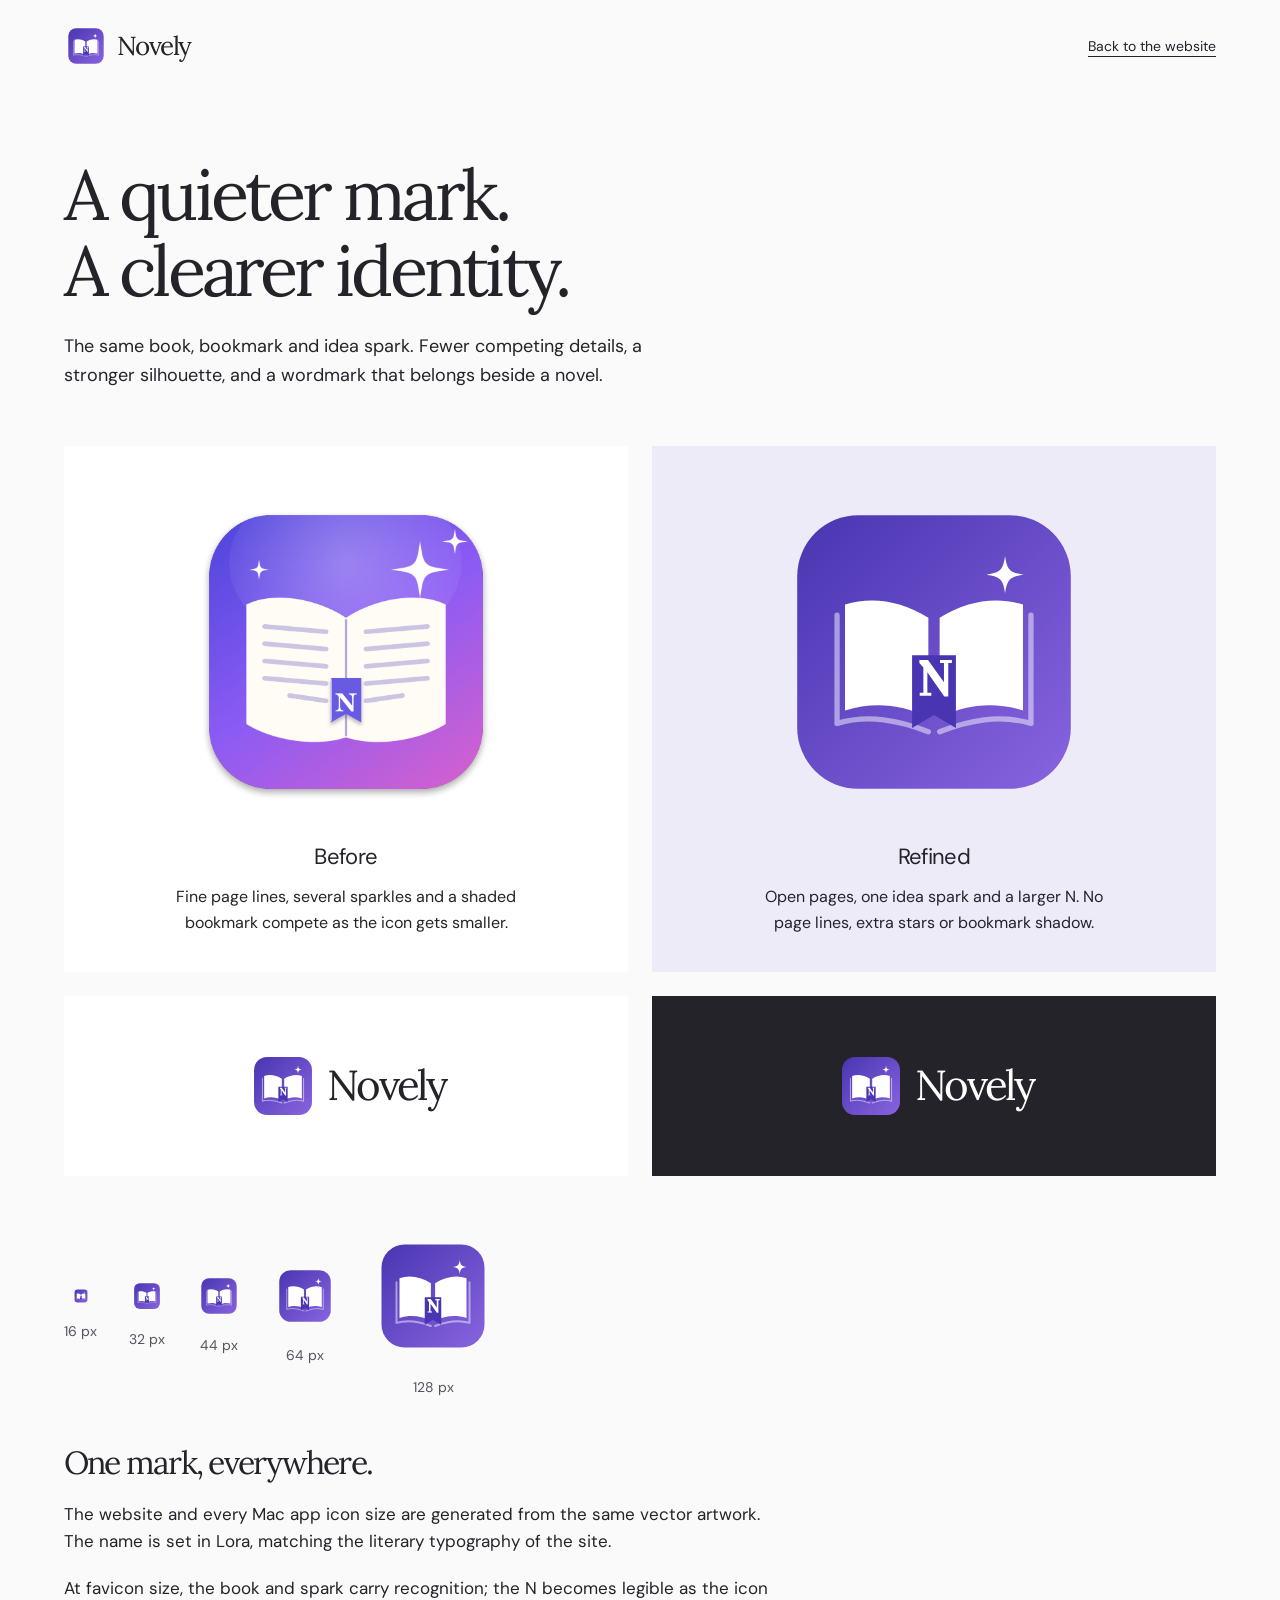
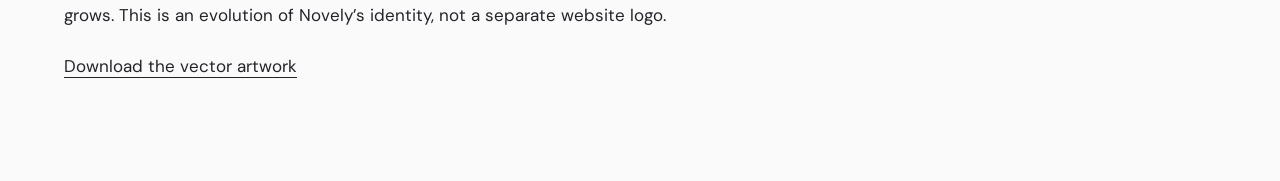
==== brand.html @ 9517bfdf "Launch Novely website with feature carousel and shared branding" ====
<!doctype html>
<html lang="en">
<head>
  <meta charset="utf-8">
  <meta name="viewport" content="width=device-width,initial-scale=1">
  <meta name="robots" content="noindex">
  <title>Novely — the refined mark</title>
  <link rel="icon" href="assets/favicon.png" type="image/png">
  <link rel="stylesheet" href="assets/site.css">
  <style>
    .brand-review{padding-block:64px 100px}.review-heading{max-width:900px;margin-bottom:56px}.review-heading h1{font-size:clamp(38px,5.5vw,72px);max-width:900px;white-space:normal}.review-heading p{max-width:650px;margin-top:24px;font-size:18px}.review-comparison{display:grid;grid-template-columns:1fr 1fr;gap:24px}.review-panel{display:flex;align-items:center;flex-direction:column;padding:36px;background:var(--white);text-align:center}.review-panel.new{background:var(--lilac)}.review-panel>img{width:min(100%,340px);height:auto}.review-panel h2{font:400 22px/1.4 var(--sans);letter-spacing:-.03em;margin-top:20px}.review-panel p{max-width:360px;margin-top:12px;font-size:16px}.review-lockups{display:grid;grid-template-columns:1fr 1fr;gap:24px;margin-top:24px}.review-lockup{min-height:180px;display:flex;align-items:center;justify-content:center;gap:9px;background:var(--white)}.review-lockup.dark{background:var(--ink);color:var(--white)}.review-lockup .brand{font-size:42px;gap:8px}.review-lockup img{width:72px;height:72px}.review-scales{margin-top:56px;display:flex;align-items:center;flex-wrap:wrap;gap:32px}.review-scales figure{display:grid;justify-items:center;gap:16px}.review-scales img{width:var(--size);height:var(--size)}.review-scales figcaption{font-size:14px;color:var(--secondary)}.review-notes{margin-top:48px;max-width:720px}.review-notes h2{font-size:32px}.review-notes p{margin-top:20px}.review-notes a{display:inline-block;margin-top:24px}.header-review{display:flex;justify-content:space-between;align-items:center;padding-block:24px}.header-review>a:last-child{font-size:14px}@media(max-width:600px){.brand-review{padding-top:32px}.review-heading{margin-bottom:32px}.review-comparison{gap:12px}.review-panel{padding:18px 12px}.review-panel h2{font-size:18px}.review-panel p{font-size:14px}.review-lockups{grid-template-columns:1fr;gap:12px;margin-top:12px}.review-scales{gap:22px}.review-lockup{min-height:140px}.review-lockup .brand{font-size:36px}.review-lockup img{width:64px;height:64px}}
  </style>
</head>
<body>
  <header class="shell header-review"><a class="brand" href="index.html"><img src="assets/novely-icon.svg" width="44" height="44" alt=""><span>Novely</span></a><a href="index.html">Back to the website</a></header>
  <main class="shell brand-review">
    <div class="review-heading"><h1>A quieter mark.<br>A clearer identity.</h1><p>The same book, bookmark and idea spark. Fewer competing details, a stronger silhouette, and a wordmark that belongs beside a novel.</p></div>
    <div class="review-comparison">
      <section class="review-panel"><img src="assets/novely-icon-previous.png" width="340" height="340" alt="Previous Novely icon: lined pages, three sparkles, a small N bookmark, and a bright purple-pink field."><h2>Before</h2><p>Fine page lines, several sparkles and a shaded bookmark compete as the icon gets smaller.</p></section>
      <section class="review-panel new"><img src="assets/novely-icon.svg" width="340" height="340" alt="Refined Novely icon: unlined open pages, one spark and a prominent N bookmark on muted indigo-violet."><h2>Refined</h2><p>Open pages, one idea spark and a larger N. No page lines, extra stars or bookmark shadow.</p></section>
    </div>
    <div class="review-lockups"><div class="review-lockup"><span class="brand"><img src="assets/novely-icon.svg" width="72" height="72" alt=""><span>Novely</span></span></div><div class="review-lockup dark"><span class="brand"><img src="assets/novely-icon.svg" width="72" height="72" alt=""><span>Novely</span></span></div></div>
    <div class="review-scales" aria-label="The new mark at small sizes">
      <figure><img src="assets/novely-icon.svg" width="16" height="16" style="--size:16px" alt="Novely icon at 16 pixels"><figcaption>16 px</figcaption></figure>
      <figure><img src="assets/novely-icon.svg" width="32" height="32" style="--size:32px" alt="Novely icon at 32 pixels"><figcaption>32 px</figcaption></figure>
      <figure><img src="assets/novely-icon.svg" width="44" height="44" style="--size:44px" alt="Novely icon at 44 pixels"><figcaption>44 px</figcaption></figure>
      <figure><img src="assets/novely-icon.svg" width="64" height="64" style="--size:64px" alt="Novely icon at 64 pixels"><figcaption>64 px</figcaption></figure>
      <figure><img src="assets/novely-icon.svg" width="128" height="128" style="--size:128px" alt="Novely icon at 128 pixels"><figcaption>128 px</figcaption></figure>
    </div>
    <section class="review-notes"><h2>One mark, everywhere.</h2><p>The website and every Mac app icon size are generated from the same vector artwork. The name is set in Lora, matching the literary typography of the site.</p><p>At favicon size, the book and spark carry recognition; the N becomes legible as the icon grows. This is an evolution of Novely’s identity, not a separate website logo.</p><a href="assets/novely-icon.svg" download="Novely.svg">Download the vector artwork</a></section>
  </main>
</body>
</html>
---- assets/site.css ----
@font-face{font-family:"Lora";src:url("lora.ttf") format("truetype");font-weight:400;font-style:normal;font-display:swap}
@font-face{font-family:DM Sans;src:url("dm-sans.ttf") format("truetype");font-weight:400;font-style:normal;font-display:swap}
:root{
  color-scheme:light;
  --paper:#fafafa;--white:#fff;--ink:#24232a;--secondary:#55535f;--accent:#5945d5;--accent-hover:#4331b4;
  --lilac:#eeebf8;--lilac-deep:#e4dff4;--stone:#f0efed;--mint:#eaf0ee;
  --serif:"Lora",Georgia,serif;--sans:"DM Sans",-apple-system,BlinkMacSystemFont,sans-serif;
  --display:clamp(54px,5.9vw,94px);--heading:clamp(44px,4.5vw,68px);--lead:21px;--body:17px;--small:14px;
  --gutter:clamp(22px,5vw,80px);--measure:1440px;--ease:cubic-bezier(.22,1,.36,1);--travel:900ms;
}
*,*::before,*::after{box-sizing:border-box}
html{scroll-behavior:smooth;scroll-padding-top:32px}
body{margin:0;background:var(--paper);color:var(--ink);font:400 var(--body)/1.6 var(--sans);-webkit-font-smoothing:antialiased}
::selection{background:var(--lilac-deep);color:var(--ink)}
img,svg{display:block;max-width:100%}
img{height:auto}
figure,p,h1,h2,h3{margin:0}
a{color:inherit;text-underline-offset:5px}
button{font:inherit;color:inherit;cursor:pointer}
a,button,summary{-webkit-tap-highlight-color:transparent}
a:focus-visible,button:focus-visible,summary:focus-visible{outline:3px solid var(--accent);outline-offset:6px}
.shell{width:min(100% - var(--gutter)*2,var(--measure));margin-inline:auto}
.section{padding-block:clamp(96px,10vw,160px)}
h1,h2{font-family:var(--serif);font-weight:400;letter-spacing:-.055em;line-height:1.08;text-wrap:balance}
h1{font-size:var(--display)}h2{font-size:var(--heading)}
h3{font-size:var(--lead);font-weight:500;line-height:1.3;letter-spacing:-.025em;text-wrap:balance}
p{text-wrap:pretty}
.small{font-size:var(--small);color:var(--secondary);line-height:1.6}
.skip-link{position:absolute;z-index:10;left:16px;top:12px;padding:12px 20px;background:var(--ink);color:var(--white);transform:translateY(-150%)}
.skip-link:focus{transform:none}
.header{position:relative;z-index:2;display:flex;align-items:center;justify-content:space-between;gap:30px;height:104px}
.brand{display:inline-flex;align-items:center;gap:9px;font:400 26px/1.2 var(--serif);letter-spacing:-.06em;text-decoration:none}
.brand img{width:44px;height:44px}
.navigation{display:flex;gap:36px;align-items:center;margin-left:auto;margin-right:34px}
.navigation a,.footer-links a{text-decoration:none;position:relative;font-size:var(--small)}
.navigation a::after,.footer-links a::after{content:"";position:absolute;left:0;bottom:-5px;height:2px;width:100%;background:currentColor;transform:scaleX(0);transform-origin:left;transition:transform 240ms var(--ease)}
.navigation a:hover::after,.footer-links a:hover::after{transform:scaleX(1)}
.button{display:inline-flex;align-items:center;justify-content:center;gap:12px;min-height:48px;padding:12px 23px;border:0;border-radius:100px;background:var(--ink);color:var(--white);font-size:var(--small);font-weight:500;text-decoration:none;transition:transform 200ms var(--ease),background-color 200ms ease}
.button:hover{transform:translateY(-3px);background:var(--secondary)}
.button:active{transform:translateY(0) scale(.97)}
.button svg{width:22px;height:22px;fill:currentColor}
.button span{transition:transform 240ms var(--ease)}
.button:hover span{transform:translate(2px,-2px)}
.primary{background:var(--accent);color:var(--white);min-height:58px;padding:16px 28px;font-size:var(--body)}
.primary:hover{background:var(--accent-hover)}
.hero{position:relative;isolation:isolate;overflow:clip;padding-top:38px;padding-bottom:48px}
.hero-copy{position:relative;z-index:1;display:grid;grid-template-columns:1.65fr 1fr;gap:clamp(32px,5vw,80px);align-items:center;text-align:left}
.hero h1{margin:0;white-space:nowrap}
.line{display:block;overflow:hidden;padding-bottom:.13em;margin-bottom:-.13em}
.line>span{display:block}
.hero-description{max-width:400px;margin:0 0 24px;font-size:var(--body);line-height:1.6}
.hero-action .small{margin-top:13px}
.page-curves{position:absolute;z-index:-1;inset:0;pointer-events:none}
.page-curves svg{width:100%;height:920px;max-width:none}
.page-back{fill:var(--lilac)}.page-front{fill:var(--lilac-deep)}
.hero-product{position:relative;z-index:1;margin-top:48px;perspective:1800px}
.product-parallax{transform-origin:50% 50%;will-change:transform}
.feature-carousel{overflow:hidden;border-radius:18px;background:var(--white)}
.feature-slides{position:relative;height:430px;overflow:hidden;perspective:1600px;touch-action:pan-y}
.feature-slide{position:absolute;inset:0;display:grid;grid-template-columns:30% 70%;overflow:hidden;opacity:0;visibility:hidden;pointer-events:none;transform:translateX(8%);transition:opacity 650ms ease,transform 1000ms var(--ease),visibility 1000ms}
.feature-slide.is-active{opacity:1;visibility:visible;pointer-events:auto;transform:translateX(0);z-index:1}
.feature-slide.is-leaving{visibility:visible;transform:translateX(-7%) rotateY(-5deg);transform-origin:left center;opacity:0}
.slide-writing{background:var(--lilac)}.slide-world{background:var(--stone)}.slide-assistant{background:var(--mint)}
.slide-copy{position:relative;z-index:2;align-self:center;padding:36px 24px 36px 42px}
.slide-copy h2{font-size:clamp(30px,2.7vw,42px);line-height:1.17;letter-spacing:-.05em;white-space:nowrap}
.slide-copy p{margin-top:22px;font-size:var(--body);max-width:250px}
.slide-link{display:inline-block;margin-top:26px;font-size:var(--small);text-decoration:none;line-height:1.6}
.slide-link span{display:inline-block;margin-left:6px;transition:transform 200ms var(--ease)}
.slide-link:hover span{transform:translate(3px,-3px)}
.slide-art{position:relative;min-width:0;align-self:stretch;transform:translate(44px,30px) rotate(2deg);transform-origin:60% 70%;opacity:0;transition:opacity 650ms ease,transform 1300ms var(--ease)}
.is-active .slide-art{transform:translate(0,0) rotate(0);opacity:1;transition-delay:120ms}
.writing-art img{position:absolute;left:10px;top:38px;width:980px;max-width:none;border-radius:15px;transform:rotate(-1.5deg)}
.world-art .world-manuscript{position:absolute;left:150px;top:45px;width:780px;max-width:none;border-radius:10px;transform:rotate(3deg)}
.world-art .world-chapters{position:absolute;left:28px;top:26px;width:245px;max-width:none;border-radius:12px;transform:rotate(-4deg)}
.assistant-art .assistant-manuscript{position:absolute;left:20px;top:60px;width:690px;max-width:none;border-radius:12px;transform:rotate(-3deg)}
.assistant-art .assistant-panel{position:absolute;right:48px;top:22px;width:310px;max-width:none;border-radius:14px;transform:rotate(2deg)}
.carousel-controls{display:none;padding:22px 30px;gap:28px;justify-content:space-between;align-items:center;background:var(--white)}
.interactive .carousel-controls{display:flex}
.carousel-chapters{display:flex;gap:28px;flex:1;max-width:760px}
.carousel-chapter{border:0;background:none;text-align:left;padding:0;min-height:44px;flex:1;font-size:var(--small);color:var(--secondary);transition:color 200ms ease}
.carousel-chapter:hover,.carousel-chapter[aria-pressed=true]{color:var(--ink)}
.chapter-progress{display:block;height:3px;background:var(--stone);margin-top:12px;overflow:hidden}
.chapter-progress>span{display:block;width:100%;height:100%;background:var(--accent);transform:scaleX(0);transform-origin:left}
.carousel-chapter[aria-pressed=true] .chapter-progress>span{transform:scaleX(1)}
.feature-carousel.is-playing .carousel-chapter[aria-pressed=true] .chapter-progress>span{animation:chapter-time 6500ms linear both}
.feature-carousel.is-held .carousel-chapter[aria-pressed=true] .chapter-progress>span{animation-play-state:paused}
.carousel-transport{display:flex;gap:8px}
.carousel-transport button{display:grid;place-items:center;width:44px;height:44px;border:0;border-radius:50%;background:var(--paper);font-size:20px;transition:transform 180ms var(--ease),background-color 180ms ease}
.carousel-transport button:hover{background:var(--lilac);transform:translateY(-2px)}
.carousel-transport button:active{transform:scale(.94)}
.carousel-transport button:disabled{opacity:.45;cursor:default;transform:none;background:var(--paper)}
.carousel-transport svg{width:16px;height:16px;fill:none;stroke:currentColor;stroke-width:1.8;stroke-linecap:round}
.carousel-transport .play-icon{display:none;fill:currentColor;stroke:none}
[data-carousel=pause][aria-pressed=true] .pause-icon{display:none}
[data-carousel=pause][aria-pressed=true] .play-icon{display:block}
.visually-hidden{position:absolute;width:1px;height:1px;padding:0;margin:-1px;overflow:hidden;clip-path:inset(50%);white-space:nowrap;border:0}
@keyframes chapter-time{from{transform:scaleX(0)}to{transform:scaleX(1)}}
@keyframes paper-breathe{0%,100%{transform:translateY(0) rotate(-1.5deg)}50%{transform:translateY(-10px) rotate(-.8deg)}}
@keyframes page-open{from{opacity:0;transform:rotateX(9deg) translateY(65px) scale(.96)}to{opacity:1;transform:rotateX(0) translateY(0) scale(1)}}
.section-heading{display:grid;grid-template-columns:1.2fr 1fr;align-items:end;gap:80px;margin-bottom:56px}
.section-heading p{max-width:420px;padding-bottom:6px;font-size:var(--lead);line-height:1.5}
.workspace{padding-top:112px}
.explorer-controls{display:none;gap:8px;flex-wrap:wrap;margin-bottom:25px}
.interactive .explorer-controls{display:flex}
.explorer-controls button{border:0;border-radius:100px;background:transparent;padding:12px 21px;min-height:48px;font-size:var(--body);transition:background-color 180ms ease,color 180ms ease,transform 180ms var(--ease)}
.explorer-controls button:hover{background:var(--lilac)}
.explorer-controls button:active{transform:scale(.97)}
.explorer-controls button[aria-pressed=true]{background:var(--ink);color:var(--white)}
.explorer-stage{background:var(--lilac);padding:44px 44px 0;overflow:hidden}
.explorer-image{aspect-ratio:1.98;overflow:hidden;border-radius:12px 12px 0 0;background:var(--white)}
.explorer-image img{width:100%;transform-origin:50% 32%;transition:transform 1000ms var(--ease)}
.explorer-image[data-focus=world] img{transform:scale(1.72);transform-origin:0 0}
.explorer-image[data-focus=assistant] img{transform:scale(1.72);transform-origin:100% 0}
.explorer-caption{display:flex;gap:40px;justify-content:space-between;align-items:center;padding:28px 0}
.explorer-caption p{max-width:650px;min-height:54px}
.explorer-hint{font-size:var(--small);white-space:nowrap;color:var(--secondary)}
.writing{background:var(--stone);overflow:clip}
.writing-layout{display:grid;grid-template-columns:.9fr 1.1fr;gap:clamp(48px,6vw,96px);align-items:center}
.writing-copy>p,.ai-copy>p:not(.small){font-size:var(--lead);line-height:1.55;margin-top:28px;max-width:450px}
.writing-details{display:grid;gap:28px;margin-top:42px;max-width:400px}
.writing-details p{margin-top:10px}
.manuscript-composition{position:relative;min-width:0;padding:18px 0 0 38px}
.manuscript-crop{height:570px;width:calc(100% + var(--gutter));overflow:hidden;background:var(--white);border-radius:10px 0 0 0}
.manuscript-crop img{width:780px;max-width:none;transform:translate(-38px,-56px)}
.chapter-crop{position:absolute;bottom:50px;left:-22px;width:200px;height:295px;overflow:hidden;border-radius:10px;background:var(--white);transform:rotate(-5deg)}
.chapter-crop img{width:200px;max-width:none}
.composition-caption{margin-top:22px;text-align:right}
.ai{background:var(--white);overflow:clip}
.ai-layout{display:grid;grid-template-columns:1fr 1fr;gap:clamp(48px,8vw,128px);align-items:center}
.ai-visual{position:relative;background:var(--mint);padding:58px 60px 0;overflow:hidden;border-radius:48% 48% 0 0}
.ai-visual figure{height:610px;overflow:hidden}
.ai-visual img{width:100%;border-radius:20px 20px 0 0}
.ai-options{display:grid;gap:28px;margin-top:36px}
.ai-options p{max-width:400px;margin-top:8px}
.providers{display:flex;flex-wrap:wrap;gap:16px 24px;margin-top:32px}
.providers span{display:inline-flex;align-items:center;gap:8px;font-size:var(--small)}
.providers img{width:20px;height:20px;object-fit:contain}
.ai-copy>.small{max-width:440px;margin-top:24px}
.possibilities{display:grid;grid-template-columns:.85fr 1.15fr;gap:clamp(50px,8vw,128px)}
.possibilities h2{align-self:start}
.possibility-list{display:grid;gap:64px}
.possibility-list article{display:grid;grid-template-columns:1fr auto;column-gap:24px}
.possibility-list h3{grid-column:1/-1;margin-bottom:12px}
.possibility-list p{max-width:440px}
.format-word{font:400 36px/1 var(--serif);letter-spacing:-.03em;color:var(--secondary);min-width:112px;text-align:right;padding-top:5px}
.questions{padding-top:48px}
.question-list{margin-top:64px;margin-left:35%;display:grid;gap:12px}
details{padding:22px 24px;transition:background-color 200ms ease}
details[open]{background:var(--lilac)}
summary{list-style:none;display:flex;align-items:center;justify-content:space-between;gap:24px;cursor:pointer;font-size:var(--lead);line-height:1.4;letter-spacing:-.02em}
summary::-webkit-details-marker{display:none}
summary span{position:relative;width:18px;height:18px;flex-shrink:0;transition:transform 240ms var(--ease)}
summary span::before,summary span::after{content:"";position:absolute;background:currentColor;left:0;top:8px;width:18px;height:2px}
summary span::after{transform:rotate(90deg);transition:transform 240ms var(--ease)}
details[open] summary span::after{transform:rotate(0)}
summary:hover span{transform:rotate(90deg)}
details p{margin-top:18px;max-width:600px}
.footer{position:relative;margin-top:48px;background:var(--lilac);padding-top:120px}
.footer>.shell{overflow:hidden}
.footer-curve{position:absolute;top:-118px;left:0;width:100%;height:120px;fill:var(--lilac);max-width:none}
.footer-top{display:flex;justify-content:space-between;gap:48px}
.footer h2{font-size:clamp(54px,6vw,88px)}
.footer .primary{margin-top:32px}
.footer-top .small{margin-top:14px}
.footer-links{display:flex;flex-direction:column;align-items:flex-start;gap:22px;padding-top:14px}
.footer-links a{font-size:var(--body)}
.footer-bottom{display:flex;align-items:center;justify-content:space-between;margin-top:88px;gap:24px}
.footer-wordmark{font:400 clamp(160px,30vw,480px)/1.05 var(--serif);letter-spacing:-.055em;text-align:center;margin-top:55px;user-select:none}
@keyframes line-enter{from{transform:translateY(112%)}to{transform:translateY(0)}}
@keyframes soft-enter{from{opacity:0;transform:translateY(24px)}to{opacity:1;transform:translateY(0)}}
@media(prefers-reduced-motion:no-preference){
  .is-active .writing-art img{animation:paper-breathe 6s ease-in-out 1400ms infinite}
  .feature-carousel:not(.is-playing) .writing-art img,.feature-carousel.is-held .writing-art img{animation-play-state:paused}
  .hero-product[data-enter]{animation:page-open 1400ms var(--ease) 350ms both}
  .line>span{animation:line-enter 1150ms var(--ease) both}
  .line:nth-child(2)>span{animation-delay:110ms}
  [data-enter]{animation:soft-enter 1000ms var(--ease) both;animation-delay:220ms}
  .hero-action[data-enter]{animation-delay:320ms}.hero-product[data-enter]{animation-delay:420ms}
  .motion-ready [data-reveal]{opacity:0;transform:translateY(42px);transition:opacity 800ms var(--ease),transform 1200ms var(--ease);transition-delay:var(--delay,0ms)}
  .motion-ready [data-reveal].is-visible{opacity:1;transform:none}
  .motion-ready .workspace-explorer[data-reveal]{transform:translateY(38px) scale(.98)}
  .motion-ready .workspace-explorer.is-visible{transform:none}
  .motion-ready .ai-visual[data-reveal]{transform:translateX(-30px)}
  .motion-ready .ai-visual.is-visible{transform:none}
  .motion-ready .footer-wordmark[data-reveal]{transform:translateY(55px)}
  .motion-ready .footer-wordmark.is-visible{transform:none}
}
@media(min-width:1700px){.page-curves svg{height:1080px}.hero{padding-top:60px}.hero-product{margin-top:64px}.feature-slides{height:500px}.writing-art img{width:1120px}}
@media(max-width:1100px){
  .navigation{gap:22px;margin-right:12px}.header{gap:22px}
  .hero{padding-top:34px}.hero-product{margin-top:40px}
  .slide-copy{padding-left:28px}.slide-copy p{font-size:15px}.slide-copy h2{font-size:30px}.feature-slides{height:390px}.assistant-art .assistant-panel{right:20px;width:270px}
  .section-heading{gap:40px}.explorer-hint{display:none}
  .writing-layout,.ai-layout{gap:42px}
  .ai-visual{padding:42px 30px 0}.ai-visual figure{height:550px}
  .manuscript-crop{height:530px}.chapter-crop{left:-10px;width:170px;height:275px}.chapter-crop img{width:180px}
  .possibilities{grid-template-columns:1fr 1.2fr;gap:60px}.format-word{display:none}
}
@media(max-width:800px){
  :root{--display:clamp(48px,8vw,64px);--heading:54px;--lead:19px}
  .header{height:88px}.navigation{gap:22px;margin-right:0}.navigation a{font-size:13px}.navigation a:nth-child(2){display:none}.header-download{padding:11px 18px}
  .hero{padding-top:34px}.hero-copy{grid-template-columns:1fr;gap:26px}.hero-introduction{display:flex;align-items:center;gap:28px}.hero-description{max-width:360px;margin:0;flex:1}.hero-action{flex:none}.hero-action .small{max-width:220px}.hero-product{margin-top:32px}
  .page-curves svg{height:880px;width:130%;margin-left:-15%}
  .hero-product{width:calc(100% - 32px)}.feature-slides{height:410px}.feature-slide{grid-template-columns:36% 64%}.slide-copy{padding:25px}.slide-copy h2{font-size:28px}.slide-copy p{font-size:14px;margin-top:18px}.slide-link{font-size:13px}.writing-art img{width:760px;top:36px;left:0}.world-art .world-chapters{left:15px;width:205px}.world-art .world-manuscript{left:110px;width:640px}.assistant-art .assistant-panel{right:-8px;width:245px}.assistant-art .assistant-manuscript{left:0;width:580px}.carousel-controls{padding:18px 22px;gap:18px}.carousel-chapters{gap:18px}.carousel-transport{gap:4px}.carousel-transport button{width:38px;height:38px}
  .section-heading{grid-template-columns:1fr;gap:26px;margin-bottom:36px}.section-heading p{max-width:470px}
  .workspace{padding-top:88px}.explorer-stage{padding:24px 24px 0}.explorer-image{aspect-ratio:1.6}
  .explorer-caption{padding:24px 0}.explorer-caption p{min-height:81px}
  .writing-layout{grid-template-columns:1fr;gap:56px}.writing-copy>p{max-width:500px}.writing-details{max-width:none;grid-template-columns:1fr 1fr;gap:32px}
  .manuscript-composition{padding-left:60px}.manuscript-crop{width:100%;height:480px}.chapter-crop{left:0;bottom:58px;width:205px;height:300px}.chapter-crop img{width:210px}
  .ai-layout{grid-template-columns:1fr;gap:52px}.ai-copy{order:-1}.ai-copy>p:not(.small){max-width:550px}.ai-options{grid-template-columns:1fr 1fr}.ai-visual{width:85%;max-width:480px;justify-self:center;padding:46px 50px 0}.ai-visual figure{height:520px}
  .possibilities{grid-template-columns:1fr;gap:52px}.possibilities h2{position:static}.possibility-list{gap:40px}.possibility-list article{grid-template-columns:1fr 160px}.format-word{display:block;font-size:36px}.possibility-list p{max-width:460px}
  .question-list{margin-left:18%;margin-top:48px}.footer{padding-top:80px}.footer-bottom{margin-top:64px}
}
@media(max-width:520px){
  :root{--display:clamp(30px,10.2vw,48px);--heading:38px;--lead:18px;--body:16px;--small:13px}
  .header{height:82px;gap:16px}.brand{font-size:22px;gap:7px}.brand img{width:37px;height:37px}.navigation{display:none}.header-download{font-size:13px;min-height:44px;padding:10px 17px}
  .hero{padding-top:22px;padding-bottom:20px}.hero h1{letter-spacing:-.055em}.hero-copy{gap:22px}.hero-introduction{display:block}.hero-description{max-width:335px;margin:0 0 22px;font-size:16px;line-height:1.55}
  .hero-action .small{font-size:13px;margin-top:12px;max-width:none}.primary{min-height:54px;padding:14px 23px;font-size:16px}
  .hero-product{width:calc(100% - 24px);margin-top:46px}.product-parallax{width:100%;margin-left:0}.feature-carousel{border-radius:12px}.feature-slides{height:420px}.feature-slide{display:block}.slide-copy{padding:25px 25px 0;max-width:100%;align-self:auto}.slide-copy h2{font-size:26px;white-space:normal;max-width:280px;line-height:1.2}.slide-copy h2 br{display:none}.slide-copy p{max-width:280px;font-size:14px;margin-top:12px}.slide-link{margin-top:12px}.slide-art{position:absolute;left:0;right:0;top:195px;bottom:0}.writing-art img{width:560px;left:22px;top:0}.world-art .world-chapters{top:0;left:23px;width:150px}.world-art .world-manuscript{top:15px;left:135px;width:470px}.assistant-art .assistant-panel{top:0;right:18px;width:180px}.assistant-art .assistant-manuscript{left:22px;top:20px;width:390px}.carousel-controls{padding:14px 16px;gap:12px;flex-wrap:wrap}.carousel-chapters{gap:14px;width:100%;flex-basis:100%;max-width:none}.carousel-chapter{font-size:13px;line-height:1.4}.chapter-progress{margin-top:10px}.carousel-transport{margin-left:auto;gap:8px}.carousel-transport button{width:40px;height:40px}
  .page-curves svg{height:730px;width:100%;margin-left:0}
  .section{padding-block:80px}.workspace{padding-top:66px}
  .section-heading{gap:24px;margin-bottom:30px}.section-heading p{font-size:18px}
  .explorer-controls{gap:2px;flex-wrap:nowrap;justify-content:space-between;margin-bottom:20px}.explorer-controls button{padding:10px 11px;font-size:13px;min-height:44px}
  .explorer-stage{padding:18px 18px 0;margin-inline:-10px}.explorer-image{aspect-ratio:1.04;border-radius:7px 7px 0 0}.explorer-image img{width:570px;max-width:none;transform:translateX(-125px);transform-origin:0 0}
  .explorer-image[data-focus=world] img{transform:translateX(0)}.explorer-image[data-focus=assistant] img{transform:translateX(-285px)}
  .explorer-caption{padding:20px 0}.explorer-caption p{font-size:14px;min-height:88px}
  .writing-copy>p,.ai-copy>p:not(.small){font-size:18px;margin-top:23px}.writing-details{grid-template-columns:1fr;gap:24px;margin-top:30px}.writing-details h3{font-size:18px}
  .writing-layout{gap:38px}.manuscript-composition{padding-left:25px;margin-right:-22px}.manuscript-crop{height:380px;border-radius:8px 0 0 0}.manuscript-crop img{width:580px;transform:translate(-42px,-40px)}.chapter-crop{width:138px;height:235px;left:-7px;bottom:51px;border-radius:7px}.chapter-crop img{width:155px}.composition-caption{font-size:13px;padding-right:22px}
  .ai-layout{gap:38px}.ai-options{grid-template-columns:1fr;gap:24px;margin-top:28px}.providers{gap:15px 20px;margin-top:28px}.ai-visual{width:100%;padding:38px 36px 0}.ai-visual figure{height:410px}
  .possibilities{gap:36px}.possibility-list{gap:34px}.possibility-list article{grid-template-columns:1fr}.possibility-list h3{font-size:18px}.format-word{display:none}
  .questions{padding-top:24px}.question-list{margin-left:0;gap:8px;margin-top:34px}details{padding:20px 16px;margin-inline:-16px}summary{font-size:18px;gap:12px}details p{font-size:16px;margin-top:14px}
  .footer{padding-top:58px;margin-top:38px}.footer-curve{height:76px;top:-74px}.footer-top{flex-direction:column;gap:38px}.footer h2{font-size:42px}.footer .primary{margin-top:27px}.footer-links{display:grid;grid-template-columns:1fr 1fr;gap:20px 25px;padding:0}.footer-links a{font-size:13px}.footer-bottom{align-items:flex-start;margin-top:55px}.footer-bottom .small{max-width:140px;text-align:right}.footer-wordmark{margin-top:36px;font-size:26vw}
}
@media(prefers-reduced-motion:reduce){
  html{scroll-behavior:auto}*,*::before,*::after{animation:none!important;transition:none!important}
  .product-parallax{transform:none!important;will-change:auto}
  [data-reveal]{opacity:1!important;transform:none!important}
}
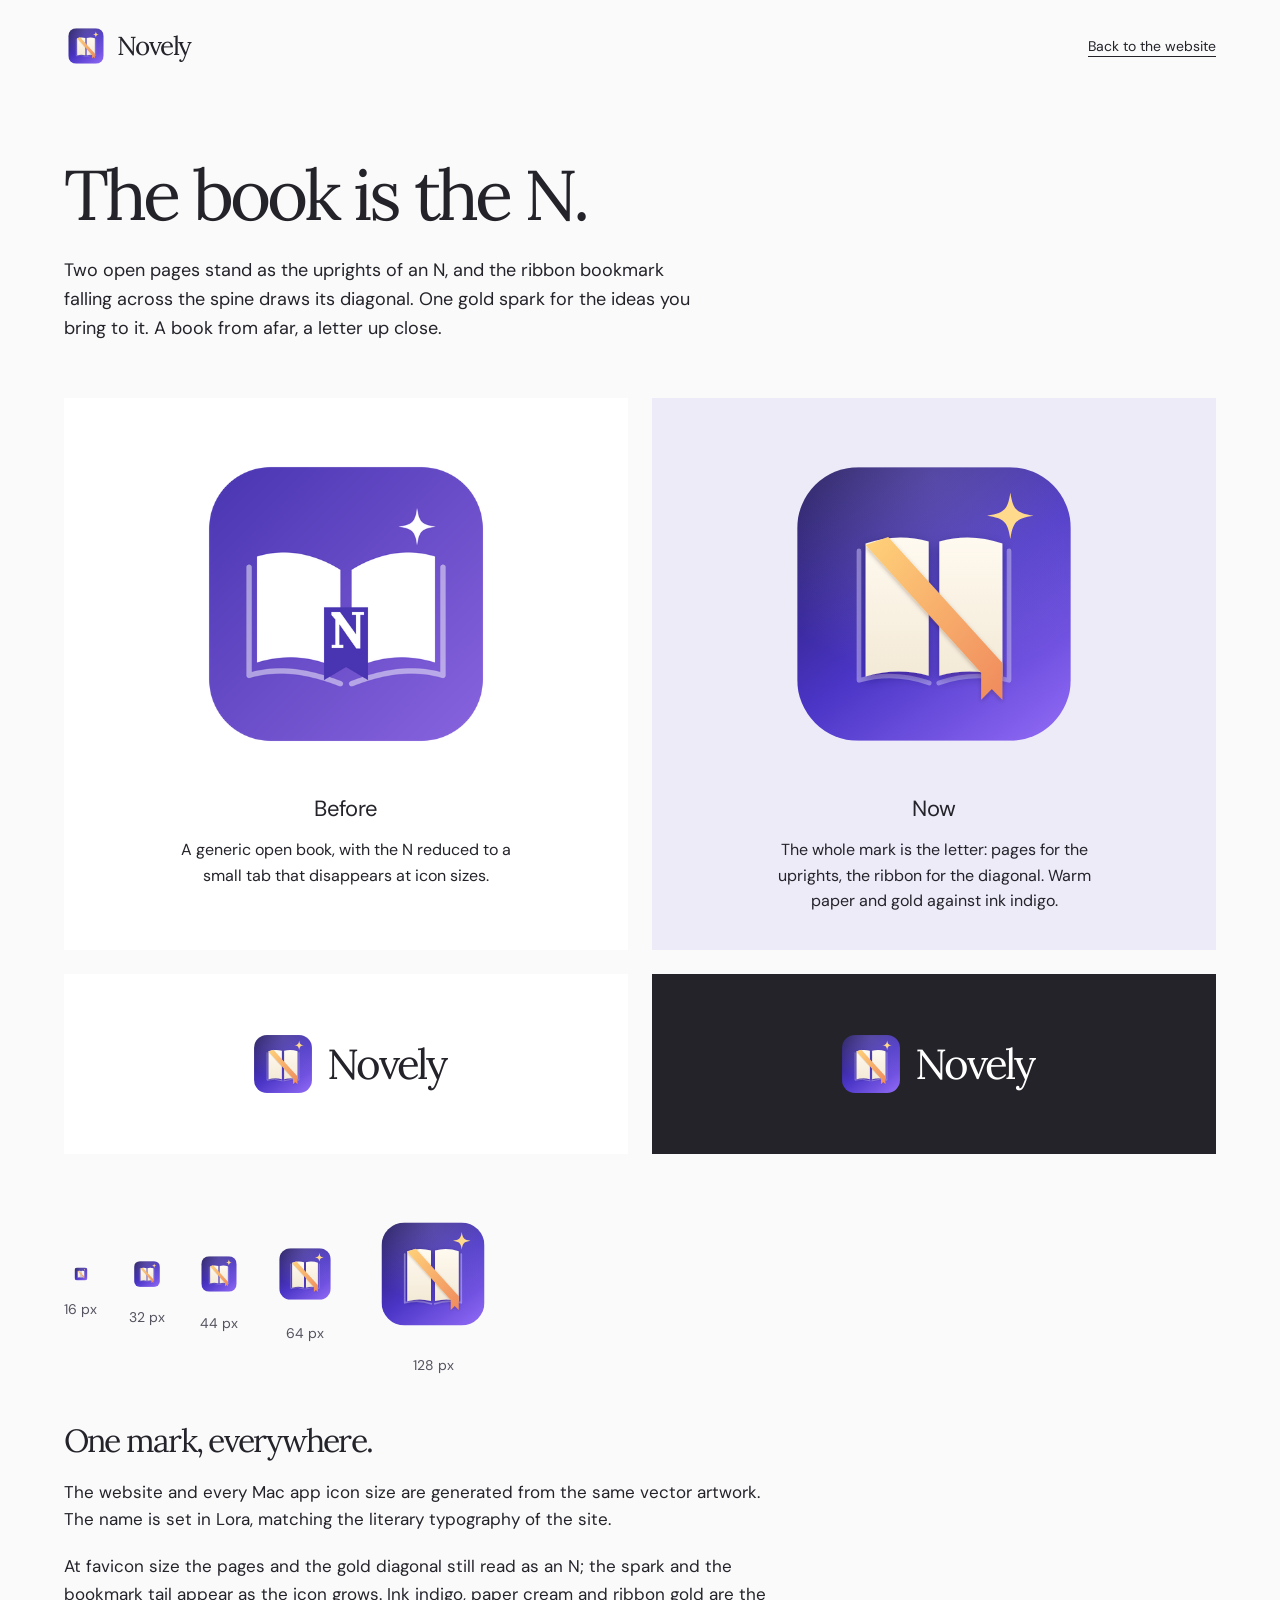
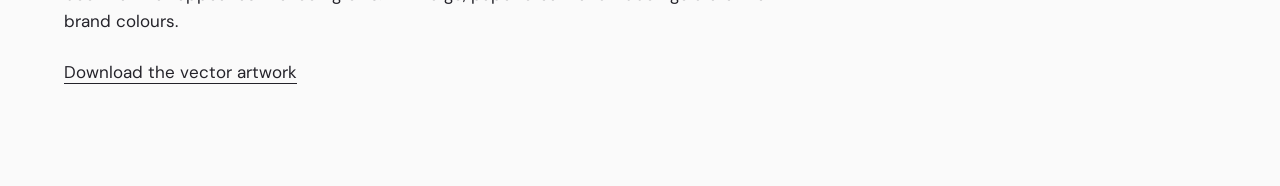
==== commit 99b471c7: "New Novely mark, brand page and social share card Co-Authored-By: Claude Opus 5.5 (1M context) <nore" ====
--- a/brand.html
+++ b/brand.html
@@ -4,7 +4,7 @@
   <meta charset="utf-8">
   <meta name="viewport" content="width=device-width,initial-scale=1">
   <meta name="robots" content="noindex">
-  <title>Novely — the refined mark</title>
+  <title>Novely — the mark</title>
   <link rel="icon" href="assets/favicon.png" type="image/png">
   <link rel="stylesheet" href="assets/site.css">
   <style>
@@ -14,10 +14,10 @@
 <body>
   <header class="shell header-review"><a class="brand" href="index.html"><img src="assets/novely-icon.svg" width="44" height="44" alt=""><span>Novely</span></a><a href="index.html">Back to the website</a></header>
   <main class="shell brand-review">
-    <div class="review-heading"><h1>A quieter mark.<br>A clearer identity.</h1><p>The same book, bookmark and idea spark. Fewer competing details, a stronger silhouette, and a wordmark that belongs beside a novel.</p></div>
+    <div class="review-heading"><h1>The book is the N.</h1><p>Two open pages stand as the uprights of an N, and the ribbon bookmark falling across the spine draws its diagonal. One gold spark for the ideas you bring to it. A book from afar, a letter up close.</p></div>
     <div class="review-comparison">
-      <section class="review-panel"><img src="assets/novely-icon-previous.png" width="340" height="340" alt="Previous Novely icon: lined pages, three sparkles, a small N bookmark, and a bright purple-pink field."><h2>Before</h2><p>Fine page lines, several sparkles and a shaded bookmark compete as the icon gets smaller.</p></section>
-      <section class="review-panel new"><img src="assets/novely-icon.svg" width="340" height="340" alt="Refined Novely icon: unlined open pages, one spark and a prominent N bookmark on muted indigo-violet."><h2>Refined</h2><p>Open pages, one idea spark and a larger N. No page lines, extra stars or bookmark shadow.</p></section>
+      <section class="review-panel"><img src="assets/novely-icon-previous.png" width="340" height="340" alt="Previous Novely icon: an open book with a small N on a bookmark tab and a white spark."><h2>Before</h2><p>A generic open book, with the N reduced to a small tab that disappears at icon sizes.</p></section>
+      <section class="review-panel new"><img src="assets/novely-icon.svg" width="340" height="340" alt="New Novely icon: two cream pages form the uprights of an N and a gold ribbon bookmark forms its diagonal, with a gold spark, on deep indigo."><h2>Now</h2><p>The whole mark is the letter: pages for the uprights, the ribbon for the diagonal. Warm paper and gold against ink indigo.</p></section>
     </div>
     <div class="review-lockups"><div class="review-lockup"><span class="brand"><img src="assets/novely-icon.svg" width="72" height="72" alt=""><span>Novely</span></span></div><div class="review-lockup dark"><span class="brand"><img src="assets/novely-icon.svg" width="72" height="72" alt=""><span>Novely</span></span></div></div>
     <div class="review-scales" aria-label="The new mark at small sizes">
@@ -27,7 +27,7 @@
       <figure><img src="assets/novely-icon.svg" width="64" height="64" style="--size:64px" alt="Novely icon at 64 pixels"><figcaption>64 px</figcaption></figure>
       <figure><img src="assets/novely-icon.svg" width="128" height="128" style="--size:128px" alt="Novely icon at 128 pixels"><figcaption>128 px</figcaption></figure>
     </div>
-    <section class="review-notes"><h2>One mark, everywhere.</h2><p>The website and every Mac app icon size are generated from the same vector artwork. The name is set in Lora, matching the literary typography of the site.</p><p>At favicon size, the book and spark carry recognition; the N becomes legible as the icon grows. This is an evolution of Novely’s identity, not a separate website logo.</p><a href="assets/novely-icon.svg" download="Novely.svg">Download the vector artwork</a></section>
+    <section class="review-notes"><h2>One mark, everywhere.</h2><p>The website and every Mac app icon size are generated from the same vector artwork. The name is set in Lora, matching the literary typography of the site.</p><p>At favicon size the pages and the gold diagonal still read as an N; the spark and the bookmark tail appear as the icon grows. Ink indigo, paper cream and ribbon gold are the brand colours.</p><a href="assets/novely-icon.svg" download="Novely.svg">Download the vector artwork</a></section>
   </main>
 </body>
 </html>
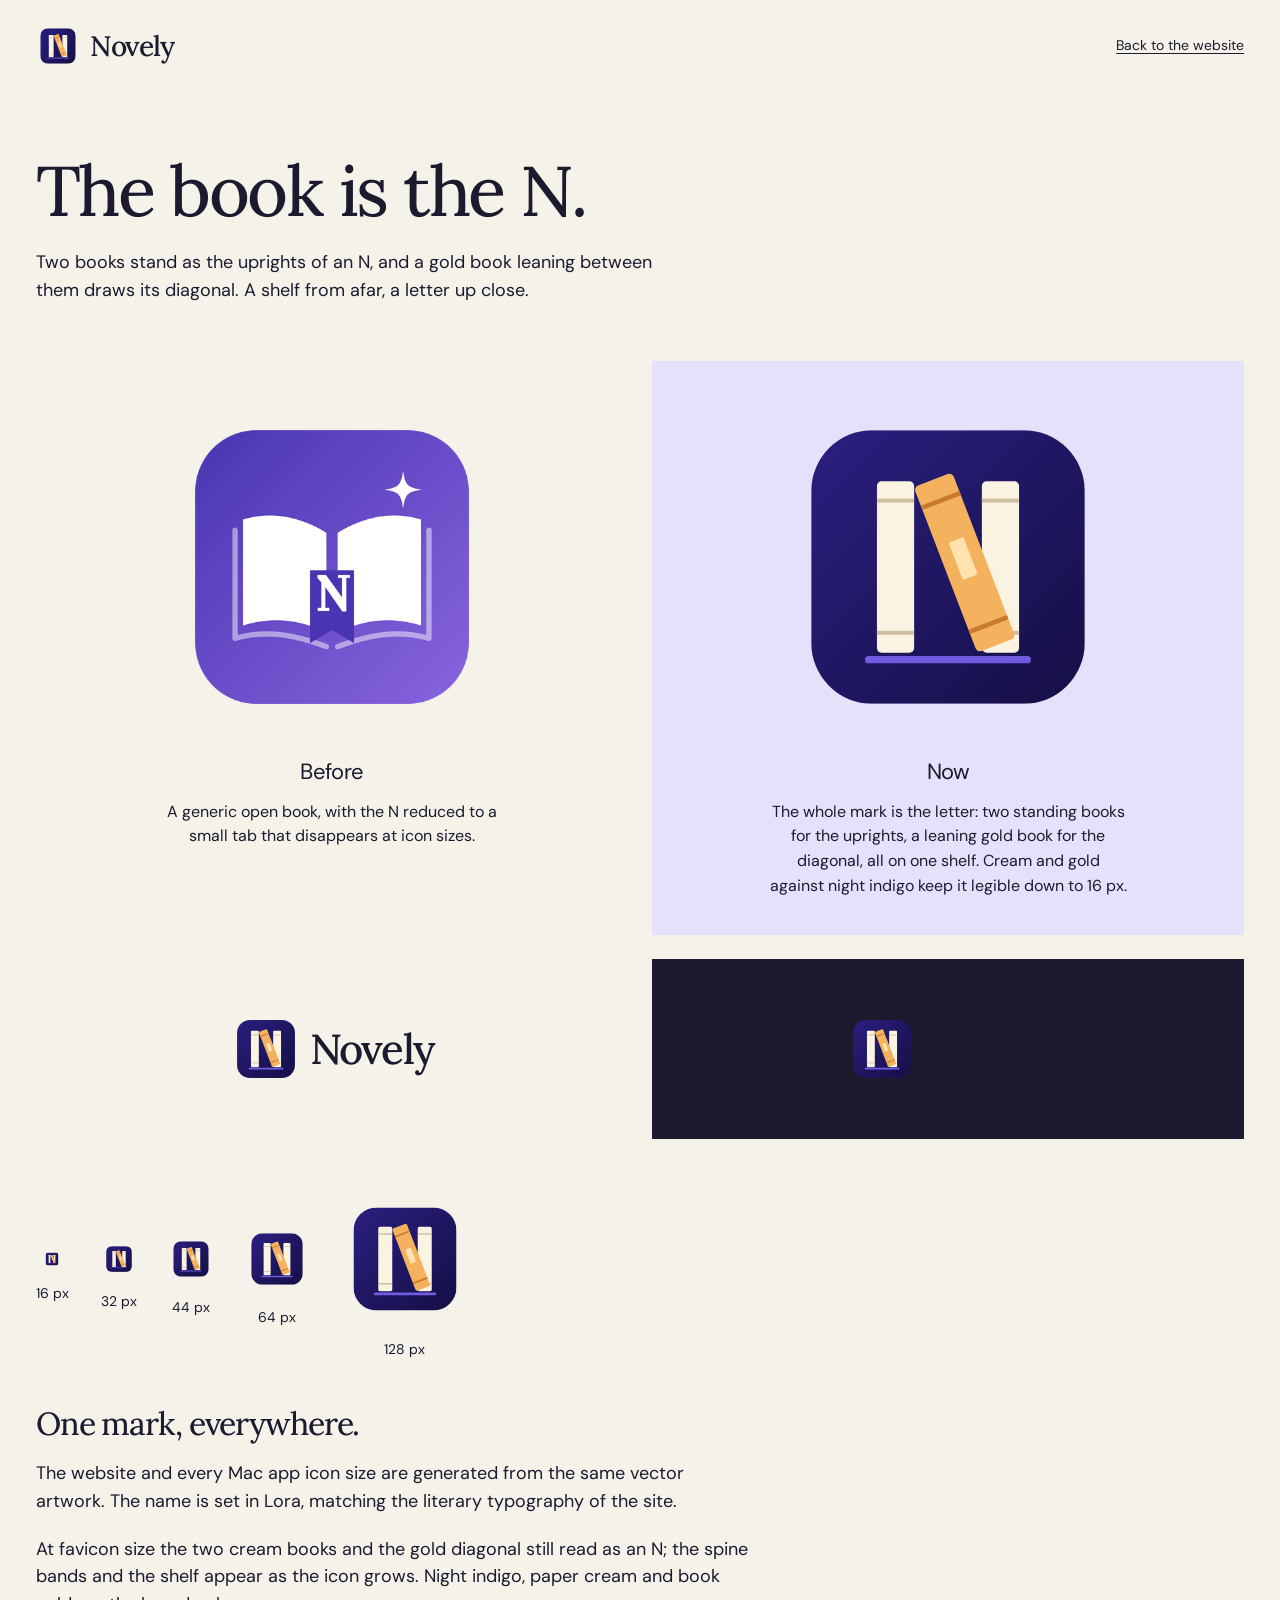
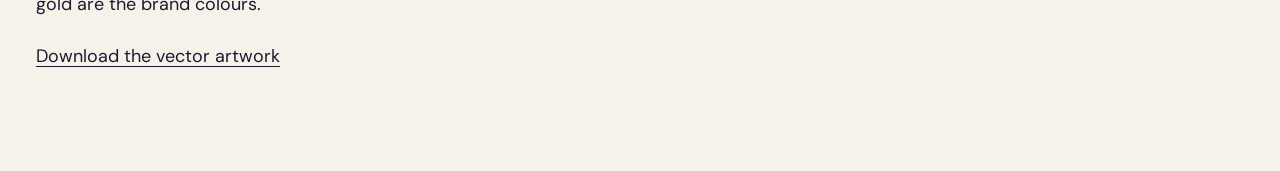
==== commit 52d379cb: "Redesigned website: hero carousel, live manuscript, new bookshelf N mark - New design: live manuscri" ====
--- a/brand.html
+++ b/brand.html
@@ -14,10 +14,10 @@
 <body>
   <header class="shell header-review"><a class="brand" href="index.html"><img src="assets/novely-icon.svg" width="44" height="44" alt=""><span>Novely</span></a><a href="index.html">Back to the website</a></header>
   <main class="shell brand-review">
-    <div class="review-heading"><h1>The book is the N.</h1><p>Two open pages stand as the uprights of an N, and the ribbon bookmark falling across the spine draws its diagonal. One gold spark for the ideas you bring to it. A book from afar, a letter up close.</p></div>
+    <div class="review-heading"><h1>The book is the N.</h1><p>Two books stand as the uprights of an N, and a gold book leaning between them draws its diagonal. A shelf from afar, a letter up close.</p></div>
     <div class="review-comparison">
       <section class="review-panel"><img src="assets/novely-icon-previous.png" width="340" height="340" alt="Previous Novely icon: an open book with a small N on a bookmark tab and a white spark."><h2>Before</h2><p>A generic open book, with the N reduced to a small tab that disappears at icon sizes.</p></section>
-      <section class="review-panel new"><img src="assets/novely-icon.svg" width="340" height="340" alt="New Novely icon: two cream pages form the uprights of an N and a gold ribbon bookmark forms its diagonal, with a gold spark, on deep indigo."><h2>Now</h2><p>The whole mark is the letter: pages for the uprights, the ribbon for the diagonal. Warm paper and gold against ink indigo.</p></section>
+      <section class="review-panel new"><img src="assets/novely-icon.svg" width="340" height="340" alt="New Novely icon: three books on a shelf spell an N, two cream books standing and a gold book leaning between them, on deep night indigo."><h2>Now</h2><p>The whole mark is the letter: two standing books for the uprights, a leaning gold book for the diagonal, all on one shelf. Cream and gold against night indigo keep it legible down to 16 px.</p></section>
     </div>
     <div class="review-lockups"><div class="review-lockup"><span class="brand"><img src="assets/novely-icon.svg" width="72" height="72" alt=""><span>Novely</span></span></div><div class="review-lockup dark"><span class="brand"><img src="assets/novely-icon.svg" width="72" height="72" alt=""><span>Novely</span></span></div></div>
     <div class="review-scales" aria-label="The new mark at small sizes">
@@ -27,7 +27,7 @@
       <figure><img src="assets/novely-icon.svg" width="64" height="64" style="--size:64px" alt="Novely icon at 64 pixels"><figcaption>64 px</figcaption></figure>
       <figure><img src="assets/novely-icon.svg" width="128" height="128" style="--size:128px" alt="Novely icon at 128 pixels"><figcaption>128 px</figcaption></figure>
     </div>
-    <section class="review-notes"><h2>One mark, everywhere.</h2><p>The website and every Mac app icon size are generated from the same vector artwork. The name is set in Lora, matching the literary typography of the site.</p><p>At favicon size the pages and the gold diagonal still read as an N; the spark and the bookmark tail appear as the icon grows. Ink indigo, paper cream and ribbon gold are the brand colours.</p><a href="assets/novely-icon.svg" download="Novely.svg">Download the vector artwork</a></section>
+    <section class="review-notes"><h2>One mark, everywhere.</h2><p>The website and every Mac app icon size are generated from the same vector artwork. The name is set in Lora, matching the literary typography of the site.</p><p>At favicon size the two cream books and the gold diagonal still read as an N; the spine bands and the shelf appear as the icon grows. Night indigo, paper cream and book gold are the brand colours.</p><a href="assets/novely-icon.svg" download="Novely.svg">Download the vector artwork</a></section>
   </main>
 </body>
 </html>
--- a/assets/site.css
+++ b/assets/site.css
@@ -1,238 +1,595 @@
-@font-face{font-family:"Lora";src:url("lora.ttf") format("truetype");font-weight:400;font-style:normal;font-display:swap}
-@font-face{font-family:DM Sans;src:url("dm-sans.ttf") format("truetype");font-weight:400;font-style:normal;font-display:swap}
-:root{
-  color-scheme:light;
-  --paper:#fafafa;--white:#fff;--ink:#24232a;--secondary:#55535f;--accent:#5945d5;--accent-hover:#4331b4;
-  --lilac:#eeebf8;--lilac-deep:#e4dff4;--stone:#f0efed;--mint:#eaf0ee;
-  --serif:"Lora",Georgia,serif;--sans:"DM Sans",-apple-system,BlinkMacSystemFont,sans-serif;
-  --display:clamp(54px,5.9vw,94px);--heading:clamp(44px,4.5vw,68px);--lead:21px;--body:17px;--small:14px;
-  --gutter:clamp(22px,5vw,80px);--measure:1440px;--ease:cubic-bezier(.22,1,.36,1);--travel:900ms;
-}
-*,*::before,*::after{box-sizing:border-box}
-html{scroll-behavior:smooth;scroll-padding-top:32px}
-body{margin:0;background:var(--paper);color:var(--ink);font:400 var(--body)/1.6 var(--sans);-webkit-font-smoothing:antialiased}
-::selection{background:var(--lilac-deep);color:var(--ink)}
-img,svg{display:block;max-width:100%}
-img{height:auto}
-figure,p,h1,h2,h3{margin:0}
-a{color:inherit;text-underline-offset:5px}
-button{font:inherit;color:inherit;cursor:pointer}
-a,button,summary{-webkit-tap-highlight-color:transparent}
-a:focus-visible,button:focus-visible,summary:focus-visible{outline:3px solid var(--accent);outline-offset:6px}
-.shell{width:min(100% - var(--gutter)*2,var(--measure));margin-inline:auto}
-.section{padding-block:clamp(96px,10vw,160px)}
-h1,h2{font-family:var(--serif);font-weight:400;letter-spacing:-.055em;line-height:1.08;text-wrap:balance}
-h1{font-size:var(--display)}h2{font-size:var(--heading)}
-h3{font-size:var(--lead);font-weight:500;line-height:1.3;letter-spacing:-.025em;text-wrap:balance}
-p{text-wrap:pretty}
-.small{font-size:var(--small);color:var(--secondary);line-height:1.6}
-.skip-link{position:absolute;z-index:10;left:16px;top:12px;padding:12px 20px;background:var(--ink);color:var(--white);transform:translateY(-150%)}
-.skip-link:focus{transform:none}
-.header{position:relative;z-index:2;display:flex;align-items:center;justify-content:space-between;gap:30px;height:104px}
-.brand{display:inline-flex;align-items:center;gap:9px;font:400 26px/1.2 var(--serif);letter-spacing:-.06em;text-decoration:none}
-.brand img{width:44px;height:44px}
-.navigation{display:flex;gap:36px;align-items:center;margin-left:auto;margin-right:34px}
-.navigation a,.footer-links a{text-decoration:none;position:relative;font-size:var(--small)}
-.navigation a::after,.footer-links a::after{content:"";position:absolute;left:0;bottom:-5px;height:2px;width:100%;background:currentColor;transform:scaleX(0);transform-origin:left;transition:transform 240ms var(--ease)}
-.navigation a:hover::after,.footer-links a:hover::after{transform:scaleX(1)}
-.button{display:inline-flex;align-items:center;justify-content:center;gap:12px;min-height:48px;padding:12px 23px;border:0;border-radius:100px;background:var(--ink);color:var(--white);font-size:var(--small);font-weight:500;text-decoration:none;transition:transform 200ms var(--ease),background-color 200ms ease}
-.button:hover{transform:translateY(-3px);background:var(--secondary)}
-.button:active{transform:translateY(0) scale(.97)}
-.button svg{width:22px;height:22px;fill:currentColor}
-.button span{transition:transform 240ms var(--ease)}
-.button:hover span{transform:translate(2px,-2px)}
-.primary{background:var(--accent);color:var(--white);min-height:58px;padding:16px 28px;font-size:var(--body)}
-.primary:hover{background:var(--accent-hover)}
-.hero{position:relative;isolation:isolate;overflow:clip;padding-top:38px;padding-bottom:48px}
-.hero-copy{position:relative;z-index:1;display:grid;grid-template-columns:1.65fr 1fr;gap:clamp(32px,5vw,80px);align-items:center;text-align:left}
-.hero h1{margin:0;white-space:nowrap}
-.line{display:block;overflow:hidden;padding-bottom:.13em;margin-bottom:-.13em}
-.line>span{display:block}
-.hero-description{max-width:400px;margin:0 0 24px;font-size:var(--body);line-height:1.6}
-.hero-action .small{margin-top:13px}
-.page-curves{position:absolute;z-index:-1;inset:0;pointer-events:none}
-.page-curves svg{width:100%;height:920px;max-width:none}
-.page-back{fill:var(--lilac)}.page-front{fill:var(--lilac-deep)}
-.hero-product{position:relative;z-index:1;margin-top:48px;perspective:1800px}
-.product-parallax{transform-origin:50% 50%;will-change:transform}
-.feature-carousel{overflow:hidden;border-radius:18px;background:var(--white)}
-.feature-slides{position:relative;height:430px;overflow:hidden;perspective:1600px;touch-action:pan-y}
-.feature-slide{position:absolute;inset:0;display:grid;grid-template-columns:30% 70%;overflow:hidden;opacity:0;visibility:hidden;pointer-events:none;transform:translateX(8%);transition:opacity 650ms ease,transform 1000ms var(--ease),visibility 1000ms}
-.feature-slide.is-active{opacity:1;visibility:visible;pointer-events:auto;transform:translateX(0);z-index:1}
-.feature-slide.is-leaving{visibility:visible;transform:translateX(-7%) rotateY(-5deg);transform-origin:left center;opacity:0}
-.slide-writing{background:var(--lilac)}.slide-world{background:var(--stone)}.slide-assistant{background:var(--mint)}
-.slide-copy{position:relative;z-index:2;align-self:center;padding:36px 24px 36px 42px}
-.slide-copy h2{font-size:clamp(30px,2.7vw,42px);line-height:1.17;letter-spacing:-.05em;white-space:nowrap}
-.slide-copy p{margin-top:22px;font-size:var(--body);max-width:250px}
-.slide-link{display:inline-block;margin-top:26px;font-size:var(--small);text-decoration:none;line-height:1.6}
-.slide-link span{display:inline-block;margin-left:6px;transition:transform 200ms var(--ease)}
-.slide-link:hover span{transform:translate(3px,-3px)}
-.slide-art{position:relative;min-width:0;align-self:stretch;transform:translate(44px,30px) rotate(2deg);transform-origin:60% 70%;opacity:0;transition:opacity 650ms ease,transform 1300ms var(--ease)}
-.is-active .slide-art{transform:translate(0,0) rotate(0);opacity:1;transition-delay:120ms}
-.writing-art img{position:absolute;left:10px;top:38px;width:980px;max-width:none;border-radius:15px;transform:rotate(-1.5deg)}
-.world-art .world-manuscript{position:absolute;left:150px;top:45px;width:780px;max-width:none;border-radius:10px;transform:rotate(3deg)}
-.world-art .world-chapters{position:absolute;left:28px;top:26px;width:245px;max-width:none;border-radius:12px;transform:rotate(-4deg)}
-.assistant-art .assistant-manuscript{position:absolute;left:20px;top:60px;width:690px;max-width:none;border-radius:12px;transform:rotate(-3deg)}
-.assistant-art .assistant-panel{position:absolute;right:48px;top:22px;width:310px;max-width:none;border-radius:14px;transform:rotate(2deg)}
-.carousel-controls{display:none;padding:22px 30px;gap:28px;justify-content:space-between;align-items:center;background:var(--white)}
-.interactive .carousel-controls{display:flex}
-.carousel-chapters{display:flex;gap:28px;flex:1;max-width:760px}
-.carousel-chapter{border:0;background:none;text-align:left;padding:0;min-height:44px;flex:1;font-size:var(--small);color:var(--secondary);transition:color 200ms ease}
-.carousel-chapter:hover,.carousel-chapter[aria-pressed=true]{color:var(--ink)}
-.chapter-progress{display:block;height:3px;background:var(--stone);margin-top:12px;overflow:hidden}
-.chapter-progress>span{display:block;width:100%;height:100%;background:var(--accent);transform:scaleX(0);transform-origin:left}
-.carousel-chapter[aria-pressed=true] .chapter-progress>span{transform:scaleX(1)}
-.feature-carousel.is-playing .carousel-chapter[aria-pressed=true] .chapter-progress>span{animation:chapter-time 6500ms linear both}
-.feature-carousel.is-held .carousel-chapter[aria-pressed=true] .chapter-progress>span{animation-play-state:paused}
-.carousel-transport{display:flex;gap:8px}
-.carousel-transport button{display:grid;place-items:center;width:44px;height:44px;border:0;border-radius:50%;background:var(--paper);font-size:20px;transition:transform 180ms var(--ease),background-color 180ms ease}
-.carousel-transport button:hover{background:var(--lilac);transform:translateY(-2px)}
-.carousel-transport button:active{transform:scale(.94)}
-.carousel-transport button:disabled{opacity:.45;cursor:default;transform:none;background:var(--paper)}
-.carousel-transport svg{width:16px;height:16px;fill:none;stroke:currentColor;stroke-width:1.8;stroke-linecap:round}
-.carousel-transport .play-icon{display:none;fill:currentColor;stroke:none}
-[data-carousel=pause][aria-pressed=true] .pause-icon{display:none}
-[data-carousel=pause][aria-pressed=true] .play-icon{display:block}
-.visually-hidden{position:absolute;width:1px;height:1px;padding:0;margin:-1px;overflow:hidden;clip-path:inset(50%);white-space:nowrap;border:0}
-@keyframes chapter-time{from{transform:scaleX(0)}to{transform:scaleX(1)}}
-@keyframes paper-breathe{0%,100%{transform:translateY(0) rotate(-1.5deg)}50%{transform:translateY(-10px) rotate(-.8deg)}}
-@keyframes page-open{from{opacity:0;transform:rotateX(9deg) translateY(65px) scale(.96)}to{opacity:1;transform:rotateX(0) translateY(0) scale(1)}}
-.section-heading{display:grid;grid-template-columns:1.2fr 1fr;align-items:end;gap:80px;margin-bottom:56px}
-.section-heading p{max-width:420px;padding-bottom:6px;font-size:var(--lead);line-height:1.5}
-.workspace{padding-top:112px}
-.explorer-controls{display:none;gap:8px;flex-wrap:wrap;margin-bottom:25px}
-.interactive .explorer-controls{display:flex}
-.explorer-controls button{border:0;border-radius:100px;background:transparent;padding:12px 21px;min-height:48px;font-size:var(--body);transition:background-color 180ms ease,color 180ms ease,transform 180ms var(--ease)}
-.explorer-controls button:hover{background:var(--lilac)}
-.explorer-controls button:active{transform:scale(.97)}
-.explorer-controls button[aria-pressed=true]{background:var(--ink);color:var(--white)}
-.explorer-stage{background:var(--lilac);padding:44px 44px 0;overflow:hidden}
-.explorer-image{aspect-ratio:1.98;overflow:hidden;border-radius:12px 12px 0 0;background:var(--white)}
-.explorer-image img{width:100%;transform-origin:50% 32%;transition:transform 1000ms var(--ease)}
-.explorer-image[data-focus=world] img{transform:scale(1.72);transform-origin:0 0}
-.explorer-image[data-focus=assistant] img{transform:scale(1.72);transform-origin:100% 0}
-.explorer-caption{display:flex;gap:40px;justify-content:space-between;align-items:center;padding:28px 0}
-.explorer-caption p{max-width:650px;min-height:54px}
-.explorer-hint{font-size:var(--small);white-space:nowrap;color:var(--secondary)}
-.writing{background:var(--stone);overflow:clip}
-.writing-layout{display:grid;grid-template-columns:.9fr 1.1fr;gap:clamp(48px,6vw,96px);align-items:center}
-.writing-copy>p,.ai-copy>p:not(.small){font-size:var(--lead);line-height:1.55;margin-top:28px;max-width:450px}
-.writing-details{display:grid;gap:28px;margin-top:42px;max-width:400px}
-.writing-details p{margin-top:10px}
-.manuscript-composition{position:relative;min-width:0;padding:18px 0 0 38px}
-.manuscript-crop{height:570px;width:calc(100% + var(--gutter));overflow:hidden;background:var(--white);border-radius:10px 0 0 0}
-.manuscript-crop img{width:780px;max-width:none;transform:translate(-38px,-56px)}
-.chapter-crop{position:absolute;bottom:50px;left:-22px;width:200px;height:295px;overflow:hidden;border-radius:10px;background:var(--white);transform:rotate(-5deg)}
-.chapter-crop img{width:200px;max-width:none}
-.composition-caption{margin-top:22px;text-align:right}
-.ai{background:var(--white);overflow:clip}
-.ai-layout{display:grid;grid-template-columns:1fr 1fr;gap:clamp(48px,8vw,128px);align-items:center}
-.ai-visual{position:relative;background:var(--mint);padding:58px 60px 0;overflow:hidden;border-radius:48% 48% 0 0}
-.ai-visual figure{height:610px;overflow:hidden}
-.ai-visual img{width:100%;border-radius:20px 20px 0 0}
-.ai-options{display:grid;gap:28px;margin-top:36px}
-.ai-options p{max-width:400px;margin-top:8px}
-.providers{display:flex;flex-wrap:wrap;gap:16px 24px;margin-top:32px}
-.providers span{display:inline-flex;align-items:center;gap:8px;font-size:var(--small)}
-.providers img{width:20px;height:20px;object-fit:contain}
-.ai-copy>.small{max-width:440px;margin-top:24px}
-.possibilities{display:grid;grid-template-columns:.85fr 1.15fr;gap:clamp(50px,8vw,128px)}
-.possibilities h2{align-self:start}
-.possibility-list{display:grid;gap:64px}
-.possibility-list article{display:grid;grid-template-columns:1fr auto;column-gap:24px}
-.possibility-list h3{grid-column:1/-1;margin-bottom:12px}
-.possibility-list p{max-width:440px}
-.format-word{font:400 36px/1 var(--serif);letter-spacing:-.03em;color:var(--secondary);min-width:112px;text-align:right;padding-top:5px}
-.questions{padding-top:48px}
-.question-list{margin-top:64px;margin-left:35%;display:grid;gap:12px}
-details{padding:22px 24px;transition:background-color 200ms ease}
-details[open]{background:var(--lilac)}
-summary{list-style:none;display:flex;align-items:center;justify-content:space-between;gap:24px;cursor:pointer;font-size:var(--lead);line-height:1.4;letter-spacing:-.02em}
-summary::-webkit-details-marker{display:none}
-summary span{position:relative;width:18px;height:18px;flex-shrink:0;transition:transform 240ms var(--ease)}
-summary span::before,summary span::after{content:"";position:absolute;background:currentColor;left:0;top:8px;width:18px;height:2px}
-summary span::after{transform:rotate(90deg);transition:transform 240ms var(--ease)}
-details[open] summary span::after{transform:rotate(0)}
-summary:hover span{transform:rotate(90deg)}
-details p{margin-top:18px;max-width:600px}
-.footer{position:relative;margin-top:48px;background:var(--lilac);padding-top:120px}
-.footer>.shell{overflow:hidden}
-.footer-curve{position:absolute;top:-118px;left:0;width:100%;height:120px;fill:var(--lilac);max-width:none}
-.footer-top{display:flex;justify-content:space-between;gap:48px}
-.footer h2{font-size:clamp(54px,6vw,88px)}
-.footer .primary{margin-top:32px}
-.footer-top .small{margin-top:14px}
-.footer-links{display:flex;flex-direction:column;align-items:flex-start;gap:22px;padding-top:14px}
-.footer-links a{font-size:var(--body)}
-.footer-bottom{display:flex;align-items:center;justify-content:space-between;margin-top:88px;gap:24px}
-.footer-wordmark{font:400 clamp(160px,30vw,480px)/1.05 var(--serif);letter-spacing:-.055em;text-align:center;margin-top:55px;user-select:none}
-@keyframes line-enter{from{transform:translateY(112%)}to{transform:translateY(0)}}
-@keyframes soft-enter{from{opacity:0;transform:translateY(24px)}to{opacity:1;transform:translateY(0)}}
-@media(prefers-reduced-motion:no-preference){
-  .is-active .writing-art img{animation:paper-breathe 6s ease-in-out 1400ms infinite}
-  .feature-carousel:not(.is-playing) .writing-art img,.feature-carousel.is-held .writing-art img{animation-play-state:paused}
-  .hero-product[data-enter]{animation:page-open 1400ms var(--ease) 350ms both}
-  .line>span{animation:line-enter 1150ms var(--ease) both}
-  .line:nth-child(2)>span{animation-delay:110ms}
-  [data-enter]{animation:soft-enter 1000ms var(--ease) both;animation-delay:220ms}
-  .hero-action[data-enter]{animation-delay:320ms}.hero-product[data-enter]{animation-delay:420ms}
-  .motion-ready [data-reveal]{opacity:0;transform:translateY(42px);transition:opacity 800ms var(--ease),transform 1200ms var(--ease);transition-delay:var(--delay,0ms)}
-  .motion-ready [data-reveal].is-visible{opacity:1;transform:none}
-  .motion-ready .workspace-explorer[data-reveal]{transform:translateY(38px) scale(.98)}
-  .motion-ready .workspace-explorer.is-visible{transform:none}
-  .motion-ready .ai-visual[data-reveal]{transform:translateX(-30px)}
-  .motion-ready .ai-visual.is-visible{transform:none}
-  .motion-ready .footer-wordmark[data-reveal]{transform:translateY(55px)}
-  .motion-ready .footer-wordmark.is-visible{transform:none}
-}
-@media(min-width:1700px){.page-curves svg{height:1080px}.hero{padding-top:60px}.hero-product{margin-top:64px}.feature-slides{height:500px}.writing-art img{width:1120px}}
-@media(max-width:1100px){
-  .navigation{gap:22px;margin-right:12px}.header{gap:22px}
-  .hero{padding-top:34px}.hero-product{margin-top:40px}
-  .slide-copy{padding-left:28px}.slide-copy p{font-size:15px}.slide-copy h2{font-size:30px}.feature-slides{height:390px}.assistant-art .assistant-panel{right:20px;width:270px}
-  .section-heading{gap:40px}.explorer-hint{display:none}
-  .writing-layout,.ai-layout{gap:42px}
-  .ai-visual{padding:42px 30px 0}.ai-visual figure{height:550px}
-  .manuscript-crop{height:530px}.chapter-crop{left:-10px;width:170px;height:275px}.chapter-crop img{width:180px}
-  .possibilities{grid-template-columns:1fr 1.2fr;gap:60px}.format-word{display:none}
-}
-@media(max-width:800px){
-  :root{--display:clamp(48px,8vw,64px);--heading:54px;--lead:19px}
-  .header{height:88px}.navigation{gap:22px;margin-right:0}.navigation a{font-size:13px}.navigation a:nth-child(2){display:none}.header-download{padding:11px 18px}
-  .hero{padding-top:34px}.hero-copy{grid-template-columns:1fr;gap:26px}.hero-introduction{display:flex;align-items:center;gap:28px}.hero-description{max-width:360px;margin:0;flex:1}.hero-action{flex:none}.hero-action .small{max-width:220px}.hero-product{margin-top:32px}
-  .page-curves svg{height:880px;width:130%;margin-left:-15%}
-  .hero-product{width:calc(100% - 32px)}.feature-slides{height:410px}.feature-slide{grid-template-columns:36% 64%}.slide-copy{padding:25px}.slide-copy h2{font-size:28px}.slide-copy p{font-size:14px;margin-top:18px}.slide-link{font-size:13px}.writing-art img{width:760px;top:36px;left:0}.world-art .world-chapters{left:15px;width:205px}.world-art .world-manuscript{left:110px;width:640px}.assistant-art .assistant-panel{right:-8px;width:245px}.assistant-art .assistant-manuscript{left:0;width:580px}.carousel-controls{padding:18px 22px;gap:18px}.carousel-chapters{gap:18px}.carousel-transport{gap:4px}.carousel-transport button{width:38px;height:38px}
-  .section-heading{grid-template-columns:1fr;gap:26px;margin-bottom:36px}.section-heading p{max-width:470px}
-  .workspace{padding-top:88px}.explorer-stage{padding:24px 24px 0}.explorer-image{aspect-ratio:1.6}
-  .explorer-caption{padding:24px 0}.explorer-caption p{min-height:81px}
-  .writing-layout{grid-template-columns:1fr;gap:56px}.writing-copy>p{max-width:500px}.writing-details{max-width:none;grid-template-columns:1fr 1fr;gap:32px}
-  .manuscript-composition{padding-left:60px}.manuscript-crop{width:100%;height:480px}.chapter-crop{left:0;bottom:58px;width:205px;height:300px}.chapter-crop img{width:210px}
-  .ai-layout{grid-template-columns:1fr;gap:52px}.ai-copy{order:-1}.ai-copy>p:not(.small){max-width:550px}.ai-options{grid-template-columns:1fr 1fr}.ai-visual{width:85%;max-width:480px;justify-self:center;padding:46px 50px 0}.ai-visual figure{height:520px}
-  .possibilities{grid-template-columns:1fr;gap:52px}.possibilities h2{position:static}.possibility-list{gap:40px}.possibility-list article{grid-template-columns:1fr 160px}.format-word{display:block;font-size:36px}.possibility-list p{max-width:460px}
-  .question-list{margin-left:18%;margin-top:48px}.footer{padding-top:80px}.footer-bottom{margin-top:64px}
-}
-@media(max-width:520px){
-  :root{--display:clamp(30px,10.2vw,48px);--heading:38px;--lead:18px;--body:16px;--small:13px}
-  .header{height:82px;gap:16px}.brand{font-size:22px;gap:7px}.brand img{width:37px;height:37px}.navigation{display:none}.header-download{font-size:13px;min-height:44px;padding:10px 17px}
-  .hero{padding-top:22px;padding-bottom:20px}.hero h1{letter-spacing:-.055em}.hero-copy{gap:22px}.hero-introduction{display:block}.hero-description{max-width:335px;margin:0 0 22px;font-size:16px;line-height:1.55}
-  .hero-action .small{font-size:13px;margin-top:12px;max-width:none}.primary{min-height:54px;padding:14px 23px;font-size:16px}
-  .hero-product{width:calc(100% - 24px);margin-top:46px}.product-parallax{width:100%;margin-left:0}.feature-carousel{border-radius:12px}.feature-slides{height:420px}.feature-slide{display:block}.slide-copy{padding:25px 25px 0;max-width:100%;align-self:auto}.slide-copy h2{font-size:26px;white-space:normal;max-width:280px;line-height:1.2}.slide-copy h2 br{display:none}.slide-copy p{max-width:280px;font-size:14px;margin-top:12px}.slide-link{margin-top:12px}.slide-art{position:absolute;left:0;right:0;top:195px;bottom:0}.writing-art img{width:560px;left:22px;top:0}.world-art .world-chapters{top:0;left:23px;width:150px}.world-art .world-manuscript{top:15px;left:135px;width:470px}.assistant-art .assistant-panel{top:0;right:18px;width:180px}.assistant-art .assistant-manuscript{left:22px;top:20px;width:390px}.carousel-controls{padding:14px 16px;gap:12px;flex-wrap:wrap}.carousel-chapters{gap:14px;width:100%;flex-basis:100%;max-width:none}.carousel-chapter{font-size:13px;line-height:1.4}.chapter-progress{margin-top:10px}.carousel-transport{margin-left:auto;gap:8px}.carousel-transport button{width:40px;height:40px}
-  .page-curves svg{height:730px;width:100%;margin-left:0}
-  .section{padding-block:80px}.workspace{padding-top:66px}
-  .section-heading{gap:24px;margin-bottom:30px}.section-heading p{font-size:18px}
-  .explorer-controls{gap:2px;flex-wrap:nowrap;justify-content:space-between;margin-bottom:20px}.explorer-controls button{padding:10px 11px;font-size:13px;min-height:44px}
-  .explorer-stage{padding:18px 18px 0;margin-inline:-10px}.explorer-image{aspect-ratio:1.04;border-radius:7px 7px 0 0}.explorer-image img{width:570px;max-width:none;transform:translateX(-125px);transform-origin:0 0}
-  .explorer-image[data-focus=world] img{transform:translateX(0)}.explorer-image[data-focus=assistant] img{transform:translateX(-285px)}
-  .explorer-caption{padding:20px 0}.explorer-caption p{font-size:14px;min-height:88px}
-  .writing-copy>p,.ai-copy>p:not(.small){font-size:18px;margin-top:23px}.writing-details{grid-template-columns:1fr;gap:24px;margin-top:30px}.writing-details h3{font-size:18px}
-  .writing-layout{gap:38px}.manuscript-composition{padding-left:25px;margin-right:-22px}.manuscript-crop{height:380px;border-radius:8px 0 0 0}.manuscript-crop img{width:580px;transform:translate(-42px,-40px)}.chapter-crop{width:138px;height:235px;left:-7px;bottom:51px;border-radius:7px}.chapter-crop img{width:155px}.composition-caption{font-size:13px;padding-right:22px}
-  .ai-layout{gap:38px}.ai-options{grid-template-columns:1fr;gap:24px;margin-top:28px}.providers{gap:15px 20px;margin-top:28px}.ai-visual{width:100%;padding:38px 36px 0}.ai-visual figure{height:410px}
-  .possibilities{gap:36px}.possibility-list{gap:34px}.possibility-list article{grid-template-columns:1fr}.possibility-list h3{font-size:18px}.format-word{display:none}
-  .questions{padding-top:24px}.question-list{margin-left:0;gap:8px;margin-top:34px}details{padding:20px 16px;margin-inline:-16px}summary{font-size:18px;gap:12px}details p{font-size:16px;margin-top:14px}
-  .footer{padding-top:58px;margin-top:38px}.footer-curve{height:76px;top:-74px}.footer-top{flex-direction:column;gap:38px}.footer h2{font-size:42px}.footer .primary{margin-top:27px}.footer-links{display:grid;grid-template-columns:1fr 1fr;gap:20px 25px;padding:0}.footer-links a{font-size:13px}.footer-bottom{align-items:flex-start;margin-top:55px}.footer-bottom .small{max-width:140px;text-align:right}.footer-wordmark{margin-top:36px;font-size:26vw}
-}
-@media(prefers-reduced-motion:reduce){
-  html{scroll-behavior:auto}*,*::before,*::after{animation:none!important;transition:none!important}
-  .product-parallax{transform:none!important;will-change:auto}
-  [data-reveal]{opacity:1!important;transform:none!important}
-}
+/* Novely — one motif: the ribbon bookmark that draws the N (its diagonal and its swallowtail notch). */
+
+@font-face { font-family: "Lora"; src: url("lora-var.ttf") format("truetype"); font-weight: 400 700; font-style: normal; font-display: swap; }
+@font-face { font-family: "Lora"; src: url("lora-italic-var.ttf") format("truetype"); font-weight: 400 700; font-style: italic; font-display: swap; }
+@font-face { font-family: "DM Sans"; src: url("dm-sans-var.ttf") format("truetype"); font-weight: 100 1000; font-style: normal; font-display: swap; }
+
+:root {
+  color-scheme: light dark;
+  /* brand: ink indigo, paper, ribbon gold */
+  --ground: #f5f2ea;
+  --tone: #ebe5d8;
+  --ink: #1d1a30;
+  --ink-soft: #57536a;
+  --accent: #4a35c6;
+  --accent-strong: #3a28a3;
+  --accent-ink: #ffffff;
+  --night: #221a5c;
+  --night-ink: #f3eee4;
+  --gold: #f4b25f;
+  --gold-ink: #241a12;
+  --lilac: #e6e0fa;
+  --paper: #fdfcf9;
+  --cream: #f3ead7;
+
+  --serif: "Lora", Georgia, serif;
+  --sans: "DM Sans", -apple-system, BlinkMacSystemFont, "Helvetica Neue", sans-serif;
+  /* the five sizes */
+  --s-display: clamp(52px, 6.4vw, 104px);
+  --s-heading: clamp(36px, 4.2vw, 68px);
+  --s-statement: clamp(22px, 2.2vw, 34px);
+  --s-body: 18px;
+  --s-small: 15px;
+
+  --m: clamp(16px, 2.8vw, 44px);
+  --section: clamp(120px, 13vw, 210px);
+  --notch: clamp(28px, 3.4vw, 56px);
+  --cut: clamp(72px, 9vw, 150px);
+
+  --ease-out: cubic-bezier(0.22, 1, 0.36, 1);
+  --ease-in-out: cubic-bezier(0.76, 0, 0.24, 1);
+  --ease-soft: cubic-bezier(0.33, 1, 0.68, 1);
+  --t-press: 140ms;
+  --t-hover: 180ms;
+  --t-ui: 260ms;
+  --t-reveal: 820ms;
+}
+
+@media (prefers-color-scheme: dark) {
+  :root {
+    --ground: #14112a;
+    --tone: #1f1a3d;
+    --ink: #efeae1;
+    --ink-soft: #b6b0c9;
+    --accent: #8f7bff;
+    --accent-strong: #a796ff;
+    --accent-ink: #14112a;
+    --night: #2b2273;
+    --lilac: #2a2456;
+    --cream: #e9dfca;
+  }
+}
+
+*, *::before, *::after { box-sizing: border-box; }
+html { scroll-behavior: smooth; scroll-padding-top: 24px; -webkit-text-size-adjust: 100%; }
+body {
+  margin: 0;
+  background: var(--ground);
+  color: var(--ink);
+  font: 400 var(--s-body)/1.55 var(--sans);
+  -webkit-font-smoothing: antialiased;
+  text-rendering: optimizeLegibility;
+  overflow-x: clip;
+}
+img, svg { display: block; max-width: 100%; }
+img { height: auto; }
+h1, h2, h3, p, figure, ul { margin: 0; padding: 0; }
+ul { list-style: none; }
+a { color: inherit; text-underline-offset: 0.22em; text-decoration-thickness: 0.07em; }
+button, input { font: inherit; color: inherit; }
+button { cursor: pointer; }
+::selection { background: var(--gold); color: var(--gold-ink); }
+:focus-visible { outline: 3px solid var(--accent); outline-offset: 4px; }
+
+h1, h2 { font-family: var(--serif); font-weight: 450; letter-spacing: -0.035em; line-height: 0.98; text-wrap: balance; }
+h2 { font-size: var(--s-heading); }
+.statement { font-family: var(--serif); font-size: var(--s-statement); line-height: 1.32; letter-spacing: -0.015em; max-width: 34ch; text-wrap: pretty; }
+
+.shell { width: min(100% - var(--m) * 2, 1520px); margin-inline: auto; }
+.visually-hidden { position: absolute; width: 1px; height: 1px; overflow: hidden; clip-path: inset(50%); white-space: nowrap; }
+.skip-link { position: absolute; z-index: 20; left: 16px; top: 12px; padding: 10px 18px; background: var(--ink); color: var(--ground); transform: translateY(-160%); }
+.skip-link:focus { transform: none; }
+
+/* The motif ------------------------------------------------------------- */
+/* Buttons are ribbons: square, with the swallowtail notch at their end. */
+.ribbon-button {
+  display: inline-flex; align-items: center; gap: 0.6em;
+  min-height: 52px; padding: 0 1.9em 0 1.25em;
+  background: var(--accent); color: var(--accent-ink);
+  font: 500 var(--s-small)/1 var(--sans); letter-spacing: -0.01em; text-decoration: none;
+  border: 0;
+  clip-path: polygon(0 0, 100% 0, calc(100% - 0.75em) 50%, 100% 100%, 0 100%);
+  transition: transform var(--t-press) var(--ease-out), background-color var(--t-hover) ease;
+}
+.ribbon-button:active { transform: scale(0.97); }
+.small-button { min-height: 42px; padding: 0 1.7em 0 1em; }
+@media (hover: hover) and (pointer: fine) { .ribbon-button:hover { background: var(--accent-strong); } }
+
+/* Pictures sit inside the ribbon's end: the bottom edge carries the notch. */
+.notch-mask { clip-path: polygon(0 0, 100% 0, 100% 100%, 50% calc(100% - var(--notch)), 0 100%); overflow: hidden; }
+
+/* Navigation --------------------------------------------------------------- */
+.nav { position: relative; z-index: 3; display: flex; align-items: center; gap: 32px; height: 92px; }
+.brand { display: inline-flex; align-items: center; gap: 10px; font: 500 var(--s-statement)/1 var(--serif); letter-spacing: -0.045em; text-decoration: none; }
+.nav-links { display: flex; gap: 30px; margin-left: auto; font-size: var(--s-small); }
+.nav-links a { text-decoration-color: transparent; transition: text-decoration-color var(--t-hover) ease; }
+@media (hover: hover) and (pointer: fine) { .nav-links a:hover, .footer a:hover { text-decoration-color: currentColor; } }
+
+/* Hero — fragment on a shaped stage ---------------------------------------------- */
+.hero { position: relative; min-height: max(760px, 100svh); margin-top: -92px; padding-top: 92px; overflow: hidden; }
+.hero-copy { position: relative; z-index: 2; padding-top: clamp(40px, 7vh, 96px); pointer-events: none; }
+.hero-copy a, .hero-copy button { pointer-events: auto; }
+.hero h1 { font-size: var(--s-display); max-width: 9.5em; }
+.lines .line { display: block; overflow: hidden; padding-bottom: 0.1em; margin-bottom: -0.1em; }
+.lines [data-line] { display: block; }
+.hero-lead { margin-top: 28px; max-width: 38ch; font-size: var(--s-body); line-height: 1.5; }
+.hero-action { display: flex; align-items: center; flex-wrap: wrap; gap: 14px 22px; margin-top: 30px; }
+.note { font-size: var(--s-small); color: var(--ink-soft); }
+
+.stage {
+  position: absolute; z-index: 3;
+  left: 46%; right: 0; top: 40%; bottom: 0;
+  background: var(--accent);
+  clip-path: polygon(var(--cut) 0, 100% 0, 100% 100%, 0 100%, 0 calc(var(--cut) * 1.05));
+}
+@media (prefers-color-scheme: dark) { .stage { background: var(--night); } }
+
+/* The live manuscript: the product's own page, at true size. */
+.page-ui {
+  position: absolute; left: calc(var(--cut) * 0.9); top: 92px;
+  width: min(640px, calc(100% - var(--cut) * 0.9 - 40px));
+  background: var(--paper); color: #1c1917;
+  border-radius: 12px 12px 0 0;
+  font-family: var(--sans);
+}
+.page-ui__bar { display: flex; justify-content: space-between; gap: 16px; padding: 14px 22px; background: #f1efe9; border-radius: 12px 12px 0 0; font-size: 13px; color: #55515f; }
+.page-ui__book { font-weight: 600; color: #1c1917; }
+.page-ui__paper { padding: 26px 40px 160px; }
+.page-ui__title { font: 600 30px/1.1 var(--serif); letter-spacing: -0.03em; margin-bottom: 14px; }
+.manuscript { position: relative; }
+.manuscript__mirror, .manuscript__input {
+  margin: 0; padding: 0; border: 0;
+  font: 400 17px/1.62 var(--serif); letter-spacing: 0; word-spacing: 0;
+  white-space: pre-wrap; overflow-wrap: break-word;
+  width: 100%;
+}
+.manuscript__mirror { color: #1c1917; min-height: 18em; }
+.manuscript__mirror mark { color: inherit; border-radius: 4px; padding: 0 0.12em; margin: 0 -0.12em; background: color-mix(in srgb, var(--c) 18%, transparent); text-decoration: underline 2px color-mix(in srgb, var(--c) 60%, transparent); text-underline-offset: 0.18em; }
+.manuscript__input {
+  position: absolute; inset: 0; height: 100%;
+  background: transparent; color: transparent; caret-color: #4a35c6;
+  resize: none; outline: none;
+}
+.manuscript__input::selection { background: rgba(74, 53, 198, 0.25); color: transparent; }
+.page-ui:focus-within { outline: 3px solid var(--gold); outline-offset: 4px; }
+.menu-ui {
+  position: absolute; left: 0; bottom: -12px; transform: translateY(100%);
+  width: 280px; padding: 6px; background: #ffffff; color: #1c1917;
+  border-radius: 10px; box-shadow: 0 18px 40px rgba(20, 12, 61, 0.22); /* taste-skill-ignore: a real dropdown overlay */
+  font-size: 14px; z-index: 4;
+  transform-origin: top left;
+  transition: opacity var(--t-ui) var(--ease-out), transform var(--t-ui) var(--ease-out);
+}
+.menu-ui[hidden] { display: block; opacity: 0; pointer-events: none; transform: translateY(100%) scale(0.97); }
+.menu-ui button { display: flex; align-items: center; gap: 10px; width: 100%; padding: 8px 10px; border: 0; background: transparent; border-radius: 7px; text-align: left; }
+.menu-ui button.is-active, .menu-ui button:hover { background: #ece8fb; }
+.menu-ui .dot { width: 18px; height: 18px; border-radius: 50%; background: var(--c); flex: none; }
+.menu-ui small { margin-left: auto; color: #6d6878; font-size: 13px; }
+.mentions-ui { display: flex; flex-wrap: wrap; gap: 8px; margin-top: 26px; font-size: 13px; min-height: 30px; }
+.mentions-ui span { padding: 5px 10px; border-radius: 999px; background: color-mix(in srgb, var(--c) 16%, #fff); color: color-mix(in srgb, var(--c) 42%, #1c1917); }
+.mentions-ui b { font-weight: 600; }
+
+/* The real thing — signature shutter ----------------------------------------------- */
+.room { padding-top: var(--section); }
+.room-copy { display: grid; grid-template-columns: repeat(12, 1fr); gap: 0 24px; align-items: end; }
+.room-copy h2 { grid-column: 1 / 7; }
+.room-copy .statement { grid-column: 8 / 13; }
+.room-shot { margin-top: 64px; }
+.room-shot .shutter { background: transparent; }
+.room-shot img { width: 100%; }
+.room-shot figcaption { margin-top: 18px; font-size: var(--s-small); color: var(--ink-soft); }
+
+/* Showcase — one control, blown up ----------------------------------------------- */
+.showcase {
+  position: relative; overflow: hidden; margin-top: var(--section);
+  min-height: 92svh; padding-block: clamp(56px, 8vw, 110px);
+  background: var(--gold); color: var(--gold-ink);
+  transition: background-color 700ms var(--ease-in-out), color 700ms var(--ease-in-out);
+}
+.showcase[data-state="night"] { background: var(--night); color: var(--night-ink); }
+.showcase-copy { position: relative; z-index: 2; }
+.showcase h2 { font-size: var(--s-heading); max-width: 11em; }
+.showcase-copy > p { margin-top: 22px; max-width: 44ch; font-size: var(--s-body); }
+.showcase-copy .providers { font-size: var(--s-small); max-width: 52ch; }
+.continuation { min-height: 7.5em; max-width: 40ch; margin-top: 30px !important; font: italic 400 var(--s-body)/1.55 var(--serif); }
+.continuation:empty { min-height: 0; }
+.control-wrap { position: absolute; right: -9vw; bottom: 9svh; z-index: 1; font-size: clamp(56px, 11.5svh, 136px); }
+.continue-ui {
+  display: inline-flex; align-items: center; gap: 0.4em;
+  padding: 0.42em 0.95em 0.42em 0.7em; border: 0; border-radius: 999px;
+  background: #4f46e5; color: #ffffff; /* taste-skill-ignore: the app's own button colour (data-ui) */
+  font: 500 1em/1.1 var(--sans); letter-spacing: -0.03em; white-space: nowrap;
+  transition: transform var(--t-press) var(--ease-out), background-color var(--t-hover) ease;
+}
+.continue-ui svg { width: 0.85em; height: 0.85em; fill: currentColor; }
+.continue-ui:active { transform: scale(0.98); }
+@media (hover: hover) and (pointer: fine) { .continue-ui:hover { background: #4338ca; } }
+.showcase[data-state="night"] .continue-ui { background: var(--gold); color: var(--gold-ink); }
+
+/* Features — close-ups on a board ----------------------------------------------- */
+.board-section { margin-top: var(--section); padding-inline: 10px; }
+.board {
+  display: grid; grid-template-columns: repeat(12, 1fr); grid-auto-rows: 104px; gap: 8px;
+  grid-template-areas:
+    "h h h h h h ai ai ai sb sb sb"
+    "h h h h h h ai ai ai sb sb sb"
+    "in in in in in in ai ai ai sb sb sb"
+    "in in in in in in ai ai ai sb sb sb"
+    "ch ch ch ch ch ch sh sh sh me me me"
+    "ch ch ch ch ch ch sh sh sh me me me"
+    "ch ch ch ch ch ch sh sh sh hl hl hl"
+    "ch ch ch ch ch ch sh sh sh hl hl hl";
+}
+.tile { position: relative; overflow: hidden; padding: 20px; }
+.t-heading { grid-area: h; background: var(--tone); }
+.t-heading h2 { max-width: 9em; }
+.t-ai { grid-area: ai; background: var(--lilac); }
+.t-sidebar { grid-area: sb; background: var(--cream); color: #1c1917; }
+.t-insight { grid-area: in; background: var(--night); color: var(--night-ink); }
+.t-chart { grid-area: ch; background: #e8dcc4; color: #1c1917; }
+.t-shelf { grid-area: sh; background: var(--tone); }
+.t-mentions { grid-area: me; background: var(--accent); color: var(--accent-ink); }
+.t-highlight { grid-area: hl; background: var(--gold); color: var(--gold-ink); }
+
+.tile-media { position: absolute; inset: 0 0 100px 0; overflow: hidden; }
+.tile-media img { width: 100%; height: 100%; object-fit: cover; }
+.t-ai .tile-media img { object-position: 20% 8%; transform: scale(1.18); transform-origin: 0 0; }
+.t-sidebar .tile-media img { object-position: 0 0; transform: scale(1.3); transform-origin: 0 0; }
+.t-shelf .tile-media img { object-position: 50% 0; }
+.t-chart .tile-media img { object-position: 40% 35%; }
+.tile figcaption, .tile .caption { position: absolute; left: 20px; right: 20px; bottom: 20px; font-size: var(--s-small); line-height: 1.4; }
+.tile figcaption strong, .tile .caption strong { display: block; font-size: var(--s-body); font-weight: 600; letter-spacing: -0.01em; margin-bottom: 2px; }
+
+.insight-ui {
+  position: absolute; left: 20px; top: 20px; right: -10%;
+  display: grid; grid-template-columns: auto 1fr; gap: 0.3em 0.55em; align-items: start;
+  padding: 0.6em 0.8em; border-radius: 0.5em; background: #ffffff; color: #1c1917;
+  font: 500 clamp(16px, 1.55vw, 24px)/1.25 var(--sans);
+}
+.insight-ui__dot { width: 0.5em; height: 0.5em; margin-top: 0.4em; border-radius: 50%; background: #f59e0b; }
+.insight-ui__actions { grid-column: 2; display: flex; gap: 0.5em; font-size: 0.6em; }
+.insight-ui__actions span { padding: 0.25em 0.7em; border-radius: 999px; background: #ece8fb; color: #3a28a3; }
+.insight-ui__actions span + span { background: #f1efe9; color: #55515f; }
+
+.chips-ui { position: absolute; left: 20px; top: 22px; display: flex; flex-wrap: wrap; gap: 0.35em; width: 160%; font: 500 clamp(18px, 1.9vw, 30px)/1 var(--sans); }
+.chips-ui span { padding: 0.35em 0.6em; border-radius: 999px; background: #ffffff; color: color-mix(in srgb, var(--c) 42%, #1c1917); white-space: nowrap; }
+.chips-ui b { font-weight: 700; }
+.highlight-ui { position: absolute; left: 20px; top: 26px; width: 150%; font: 400 clamp(22px, 2.4vw, 38px)/1.2 var(--serif); }
+.highlight-ui mark { background: rgba(255, 255, 255, 0.72); color: #1c1917; padding: 0 0.15em; }
+
+/* The band ------------------------------------------------------------------- */
+.ribbon-band { margin-top: var(--section); overflow: hidden; }
+.ribbon-band__strip {
+  height: clamp(44px, 5vw, 80px); width: 86%; margin-left: -4%;
+  background: var(--gold);
+  clip-path: polygon(0 0, 100% 0, calc(100% - var(--notch)) 50%, 100% 100%, 0 100%);
+}
+
+/* About — words and pictures ------------------------------------------------- */
+.carroll { padding-top: clamp(80px, 9vw, 140px); }
+.carroll-grid { display: grid; grid-template-columns: repeat(12, 1fr); gap: 0 24px; align-items: start; }
+.carroll-copy { grid-column: 1 / 6; padding-top: 24px; }
+.carroll-copy .statement { margin-top: 28px; }
+.carroll-detail { margin-top: 24px; max-width: 40ch; }
+.carroll-main { grid-column: 7 / 12; grid-row: 1 / 3; background: #d9c7a3; }
+.carroll-main img { width: 100%; transform-origin: center; }
+.carroll-small { grid-column: 1 / 6; grid-row: 2; align-self: start; margin-top: 48px; background: #fff; }
+.carroll-small video { display: block; width: 100%; height: auto; aspect-ratio: 854 / 436; object-fit: cover; }
+.credit { grid-column: 7 / 12; margin-top: 16px; font-size: var(--s-small); color: var(--ink-soft); }
+
+/* How it works — stages as one bar ------------------------------------------------- */
+.journey { padding-top: var(--section); }
+.journey h2 { font-size: var(--s-display); max-width: 11em; }
+.bar, .bar-notes { display: flex; gap: 6px; }
+.bar { margin-top: 64px; height: 22vh; min-height: 150px; }
+.bar__seg { flex: var(--grow) 1 0; min-width: 12%; padding: 20px; transform-origin: left center; }
+.bar__label { font: 500 var(--s-statement)/1.1 var(--serif); letter-spacing: -0.02em; }
+.s1 { background: var(--gold); color: var(--gold-ink); }
+.s2 { background: var(--accent); color: var(--accent-ink); }
+.s3 { background: var(--night); color: var(--night-ink); }
+.s4 { background: var(--lilac); color: var(--ink); }
+.bar-notes { margin-top: 18px; }
+.bar-notes p { flex: var(--grow) 1 0; min-width: 12%; font-size: var(--s-body); line-height: 1.4; padding-right: 16px; text-wrap: pretty; }
+
+/* List — one item per poster line ------------------------------------------------ */
+.poster { margin-top: var(--section); padding-block: 80px; background: var(--night); color: var(--night-ink); }
+.poster-list { padding-inline: var(--m); }
+.poster-list li { display: flex; align-items: baseline; justify-content: space-between; gap: 24px; }
+.poster-item { font: 450 var(--s-display)/0.94 var(--serif); letter-spacing: -0.045em; text-transform: lowercase; transition: color var(--t-hover) ease; }
+.poster-fact { display: inline-flex; align-items: center; gap: 12px; font-size: var(--s-body); font-variant-numeric: tabular-nums; text-align: right; }
+.poster-fact::before { content: ""; width: 12px; height: 18px; background: var(--gold); clip-path: polygon(0 0, 100% 0, 100% 100%, 50% 72%, 0 100%); flex: none; }
+@media (hover: hover) and (pointer: fine) { .poster-list li:hover .poster-item { color: var(--gold); } }
+
+/* FAQ — tabbed index cards ----------------------------------------------------- */
+.faq { padding-top: var(--section); }
+.faq-inner { display: grid; grid-template-columns: repeat(12, 1fr); gap: 0 24px; }
+.faq h2 { grid-column: 3 / 11; }
+.cards { grid-column: 3 / 11; margin-top: 48px; }
+.card { position: relative; margin-top: -16px; padding-top: 40px; }
+.card:first-child { margin-top: 0; }
+.card:nth-child(3n + 1) { --card: var(--lilac); --card-ink: var(--ink); }
+.card:nth-child(3n + 2) { --card: var(--cream); --card-ink: #1c1917; }
+.card:nth-child(3n + 3) { --card: var(--tone); --card-ink: var(--ink); }
+.card__tab {
+  display: block; width: 100%; padding: 0; border: 0; background: none; text-align: left; color: var(--card-ink);
+}
+.card__topic {
+  position: absolute; top: 0; left: calc(var(--n) * (100% - 200px) / 5);
+  display: flex; align-items: center; height: 41px; width: 200px; padding: 0 22px;
+  background: var(--card); font-size: var(--s-small);
+  clip-path: polygon(14px 0, calc(100% - 14px) 0, 100% 100%, 0 100%);
+}
+.card__q { display: block; padding: 22px 26px 34px; background: var(--card); font: 500 var(--s-body)/1.3 var(--sans); letter-spacing: -0.01em; }
+.card__panel { display: grid; grid-template-rows: 0fr; background: var(--card); color: var(--card-ink); transition: grid-template-rows 360ms var(--ease-out); }
+.card__panel > div { overflow: hidden; }
+.card__panel p { max-width: 50ch; padding: 0 26px 34px; font-size: var(--s-body); }
+.card.is-open .card__panel { grid-template-rows: 1fr; }
+@media (hover: hover) and (pointer: fine) { .card__tab:hover .card__q { text-decoration: underline; text-decoration-thickness: 0.06em; } }
+
+/* CTA — a sentence with a blank -------------------------------------------------- */
+.cta { padding-block: var(--section); }
+.cta-grid { display: grid; grid-template-columns: repeat(12, 1fr); gap: 0 24px; align-items: end; }
+.cta-sentence { grid-column: 1 / 10; display: flex; flex-wrap: wrap; align-items: last baseline; gap: 18px 28px; }
+.cta-sentence h2 { font-size: var(--s-heading); line-height: 1.12; }
+.cta-sentence h2 > span { display: block; white-space: nowrap; }
+.cta-sentence input {
+  width: 6.4em; height: 1.08em; padding: 0 0.25em; margin-left: 0.1em; vertical-align: baseline;
+  border: 0; background: var(--tone); color: var(--ink); letter-spacing: -0.03em;
+  clip-path: polygon(0 0, 100% 0, calc(100% - 0.28em) 50%, 100% 100%, 0 100%);
+}
+.cta-sentence input::placeholder { color: var(--ink-soft); opacity: 0.7; }
+.cta-sentence input:focus { outline: none; background: var(--lilac); }
+.cta-button {
+  min-height: 56px; padding: 0 2em 0 1.3em; border: 0;
+  background: var(--accent); color: var(--accent-ink); font: 500 var(--s-body)/1 var(--sans);
+  clip-path: polygon(0 0, 100% 0, calc(100% - 0.8em) 50%, 100% 100%, 0 100%);
+  transition: transform var(--t-press) var(--ease-out), background-color var(--t-hover) ease;
+}
+.cta-button:active { transform: scale(0.97); }
+@media (hover: hover) and (pointer: fine) { .cta-button:hover { background: var(--accent-strong); } }
+.cta-note { grid-column: 1 / 8; grid-row: 2; margin-top: 22px; font-size: var(--s-small); color: var(--ink-soft); }
+.cover-ui {
+  grid-column: 10 / 13; grid-row: 1 / 3; position: relative; aspect-ratio: 3 / 4; overflow: hidden;
+  background: #4a35c6; color: #fff8ea; padding: 26px 22px;
+  display: flex; flex-direction: column; justify-content: flex-end;
+}
+.cover-ui__ribbon { position: absolute; left: 0; top: 0; width: 100%; height: 100%; background: var(--gold); clip-path: polygon(0 0, 22% 0, 100% 74%, 100% 92%, 82% 100%, 0 14%); opacity: 0.95; }
+.cover-ui__title { position: relative; font: 500 var(--s-statement)/1.05 var(--serif); letter-spacing: -0.03em; overflow-wrap: anywhere; }
+.cover-ui__author { position: relative; margin-top: 8px; font-size: var(--s-small); opacity: 0.85; }
+
+/* Footer — the mark, built large -------------------------------------------------- */
+.footer { background: var(--night); color: var(--night-ink); padding-block: clamp(56px, 7vw, 100px) 36px; }
+.footer-mark { display: flex; align-items: flex-end; gap: clamp(20px, 4vw, 56px); padding-bottom: clamp(16px, 3vw, 40px); }
+.mark-large { width: clamp(120px, 22vw, 300px); height: auto; flex: none; }
+.footer-word { font-family: var(--serif); font-size: clamp(56px, 14vw, 220px); line-height: 1; letter-spacing: -0.05em; color: var(--cream); margin: 0 0 -0.13em; }
+.m-page { fill: var(--cream); }
+.m-band { fill: color-mix(in srgb, var(--cream) 70%, var(--night)); }
+.m-ribbon { fill: var(--gold); }
+.m-ribbon-band { fill: color-mix(in srgb, var(--gold) 70%, #6b3a10); }
+.m-shelf { fill: color-mix(in srgb, var(--accent) 70%, var(--cream)); }
+.footer-links { display: grid; grid-template-columns: repeat(12, 1fr); gap: 32px 24px; margin-top: 56px; font-size: var(--s-small); }
+.footer-links nav { grid-column: span 2; display: flex; flex-direction: column; gap: 10px; }
+.footer-links p:first-child { font-weight: 600; margin-bottom: 4px; }
+.footer-links a { text-decoration-color: transparent; transition: text-decoration-color var(--t-hover) ease; }
+.footer-credits { grid-column: 9 / 13; display: flex; flex-direction: column; gap: 10px; line-height: 1.5; }
+.footer-credits a { text-decoration-color: currentColor; }
+.footer-credits p { max-width: 60ch; }
+.footer-bottom { display: flex; align-items: center; justify-content: space-between; gap: 20px; margin-top: 64px; font-size: var(--s-small); }
+.footer .ribbon-button { background: var(--gold); color: var(--gold-ink); }
+
+/* Phone ----------------------------------------------------------------------- */
+@media (max-width: 860px) {
+  .nav { height: 76px; gap: 16px; }
+  .nav-links { display: none; }
+  .nav .ribbon-button { margin-left: auto; }
+  .hero { min-height: 0; margin-top: -76px; padding-top: 76px; }
+  .hero h1 { font-size: 11vw; }
+
+  .stage { position: relative; left: auto; top: auto; margin-top: 44px; height: 640px; --cut: 72px; }
+  .page-ui { left: 16px; top: 88px; width: calc(100% - 16px); border-radius: 12px 0 0 0; }
+  .page-ui__bar { border-radius: 12px 0 0 0; }
+  .page-ui__paper { padding: 22px 22px 120px; }
+  .page-ui__stats { display: none; }
+  .room-copy { display: block; }
+  .room-copy .statement { margin-top: 20px; }
+  .showcase { min-height: 86svh; }
+  .control-wrap { right: auto; left: -4vw; bottom: 7svh; font-size: 13vw; } /* the enlarged product control (data-ui) */
+
+  .board { grid-template-columns: 1fr 1fr; grid-auto-rows: 28vw; gap: 6px;
+    grid-template-areas: "h h" "h h" "ai ai" "ai ai" "ai ai" "in in" "in in" "sb me" "sb me" "sb hl" "sb hl" "ch ch" "ch ch" "ch ch" "sh sh" "sh sh" "sh sh"; }
+  .insight-ui { right: 14px; font-size: 16px; }
+  .t-heading h2, .faq h2, .showcase h2, .room-copy h2, .carroll h2 { font-size: 9vw; }
+  .tile figcaption, .tile .caption { left: 14px; right: 14px; bottom: 14px; }
+
+  .tile-media { inset: 0 0 92px 0; }
+
+  .carroll-grid { display: block; }
+  .carroll-main { margin-top: 40px; }
+  .carroll-small { width: 56%; margin-top: 16px; }
+  .credit { margin-top: 12px; }
+  .journey h2 { font-size: 11vw; }
+  .bar { flex-direction: column; height: 70svh; }
+  .bar__seg { flex: var(--grow) 1 0; min-width: 0; min-height: 72px; }
+  .bar-notes { flex-direction: column; gap: 6px; }
+  .bar-notes p { max-width: 40ch; }
+  .poster-list li { flex-direction: column; align-items: flex-start; gap: 6px; margin-bottom: 22px; }
+  .poster-item { font-size: 11vw; }
+  .poster-fact { text-align: left; }
+  .faq h2, .cards { grid-column: 1 / -1; }
+
+  .card__topic { left: calc(var(--n) * (100% - 120px) / 5); width: 120px; padding: 0 14px; }
+  .card__q { padding: 18px 20px 28px; }
+  .card__panel p { padding: 0 20px 26px; }
+  .cta-sentence { grid-column: 1 / -1; }
+  .cta-sentence h2 { font-size: 9vw; }
+  .cta-sentence input { width: 5.2em; }
+  .cta-note { grid-column: 1 / -1; }
+  .cover-ui { grid-column: 1 / 7; grid-row: auto; margin-top: 32px; }
+  .footer-links nav { grid-column: span 6; }
+  .footer-credits { grid-column: 1 / -1; }
+  .footer-bottom { flex-wrap: wrap; }
+}
+
+/* Motion ---------------------------------------------------------------------- */
+@media (prefers-reduced-motion: no-preference) {
+  /* hero load: lines rise from behind their baseline, then the rest */
+  .js .lines [data-line] { transform: translateY(105%); animation: line-up 1000ms var(--ease-out) forwards; animation-delay: calc(var(--i) * 120ms + 120ms); }
+  .js [data-rise] { opacity: 0; transform: translateY(22px); animation: rise var(--t-reveal) var(--ease-out) forwards; animation-delay: calc(var(--i, 0) * 110ms + 200ms); }
+  .js .stage[data-rise] { transform: translateY(60px); animation-duration: 1200ms; }
+
+  /* sections: parts arrive in reading order */
+  .js [data-reveal] { opacity: 0; transform: translateY(26px); transition: opacity 700ms var(--ease-out), transform 900ms var(--ease-out); transition-delay: calc(var(--i, 0) * 80ms); }
+  .js [data-reveal].is-in { opacity: 1; transform: none; }
+  .js .poster-list li[data-reveal] { transform: translateY(40%); }
+  .js .poster-list li[data-reveal].is-in { transform: none; }
+
+  /* signature: the app opens like a shutter */
+  .js [data-shutter] .shutter { clip-path: inset(0 0 100% 0); transition: clip-path 1200ms var(--ease-in-out); }
+  .js [data-shutter] .shutter img { transform: scale(1.12); transition: transform 1700ms var(--ease-soft); }
+  .js [data-shutter].is-in .shutter { clip-path: inset(0 0 0 0); }
+  .js [data-shutter].is-in .shutter img { transform: none; }
+
+  /* the bar fills stage by stage */
+  .js .bar[data-reveal] { opacity: 1; transform: none; }
+  .js .bar .bar__seg { transform: scaleX(0); transition: transform 900ms var(--ease-out); }
+  .js .bar.is-in .bar__seg { transform: none; }
+  .js .bar.is-in .s2 { transition-delay: 140ms; }
+  .js .bar.is-in .s3 { transition-delay: 280ms; }
+  .js .bar.is-in .s4 { transition-delay: 420ms; }
+
+  /* close-ups settle */
+  .js .picture-tile img { transition: transform 1600ms var(--ease-soft); }
+  .js .picture-tile:not(.is-in) img { transform: scale(1.08); }
+
+  /* moving pictures and the band: tied to the scroll */
+  @supports (animation-timeline: view()) {
+    .drift { animation: drift linear both; animation-timeline: view(); animation-range: entry 0% exit 100%; }
+    .drift-tile img { animation: drift-slow linear both; animation-timeline: view(); animation-range: entry 0% exit 100%; }
+    .drift-x { animation: drift-x linear both; animation-timeline: view(); animation-range: entry 0% exit 100%; }
+  }
+}
+@keyframes line-up { to { transform: none; } }
+@keyframes rise { to { opacity: 1; transform: none; } }
+@keyframes drift { from { transform: translateY(-5%) scale(1.08); } to { transform: translateY(5%) scale(1.08); } }
+@keyframes drift-slow { from { transform: scale(1.14) translate(-2%, -3%); } to { transform: scale(1.14) translate(2%, 3%); } }
+@keyframes drift-x { from { transform: translateX(-5%); } to { transform: translateX(5%); } }
+
+/* Brand page (brand.html) keeps working with these. */
+.small { font-size: var(--s-small); color: var(--ink-soft); line-height: 1.6; }
+.button { display: inline-flex; align-items: center; min-height: 48px; padding: 0 22px; background: var(--ink); color: var(--ground); text-decoration: none; }
+
+@media (prefers-reduced-motion: reduce) { .carroll-small video { display: none; } .carroll-small { background: center / cover url("writing-with-fountain-pen-poster.jpg"); aspect-ratio: 854 / 436; } }
+
+/* Hero carousel ------------------------------------------------------------------- */
+.slides { position: absolute; inset: 0; }
+.slide { position: absolute; inset: 0; visibility: hidden; }
+.slide.is-active, .slide.is-leaving { visibility: visible; }
+.slide-tabs { position: absolute; z-index: 3; top: 26px; left: calc(var(--cut) * 0.9); display: flex; gap: 6px; }
+.slide-tab {
+  position: relative; overflow: hidden; display: flex; align-items: center; height: 38px; padding: 0 1.9em 0 1em;
+  border: 0; background: rgba(255, 255, 255, 0.16); color: #ffffff; font: 500 var(--s-small)/1 var(--sans);
+  clip-path: polygon(0 0, 100% 0, calc(100% - 0.75em) 50%, 100% 100%, 0 100%);
+  transition: background-color var(--t-hover) ease, transform var(--t-press) var(--ease-out);
+}
+.slide-tab:active { transform: scale(0.97); }
+.slide-tab.is-active { background: rgba(255, 255, 255, 0.24); }
+.slide-tab__fill { position: absolute; inset: 0; background: var(--gold); transform: scaleX(0); transform-origin: left; }
+.slide-tab.is-done .slide-tab__fill { transform: scaleX(1); opacity: 0.35; }
+.slide-tab.is-active .slide-tab__fill { transform: scaleX(1); }
+.slide-tab__label { position: relative; }
+.slide-tab.is-active .slide-tab__label { color: var(--gold-ink); }
+@media (hover: hover) and (pointer: fine) { .slide-tab:hover { background: rgba(255, 255, 255, 0.3); } }
+
+/* the gold ribbon along the stage's diagonal cut */
+.stage-ribbon { position: absolute; z-index: 2; left: 0; top: 0; width: var(--cut); height: calc(var(--cut) * 1.05); overflow: visible; pointer-events: none; }
+.stage-ribbon path { fill: none; stroke: var(--gold); stroke-width: 7; vector-effect: non-scaling-stroke; stroke-dasharray: 260; stroke-dashoffset: 0; }
+
+/* slide 2: the AI writing */
+.ai-page { font: 400 17px/1.62 var(--serif); margin-bottom: 1em; }
+.ai-page--typing { min-height: 8em; }
+.caret { display: inline-block; width: 2px; height: 1.1em; margin-left: 1px; vertical-align: -0.18em; background: #4a35c6; }
+.assistant-ui {
+  position: absolute; right: 28px; bottom: 36px; width: 300px; padding: 16px; border-radius: 12px;
+  background: #ffffff; color: #1c1917; font: 400 14px/1.4 var(--sans);
+  box-shadow: 0 22px 50px rgba(20, 12, 61, 0.28); /* taste-skill-ignore: a floating panel in the product */
+}
+.assistant-ui__head { display: grid; grid-template-columns: 30px 1fr; column-gap: 10px; font-weight: 600; }
+.assistant-ui__head small { grid-column: 2; font-weight: 400; color: #6d6878; font-size: 13px; }
+.assistant-ui__mark { grid-row: 1 / 3; width: 30px; height: 30px; border-radius: 8px; background: #4f46e5; } /* taste-skill-ignore: the app's colour */
+.assistant-ui__ask { margin-top: 12px; padding: 10px 12px; border-radius: 8px; background: #f1efe9; color: #3f3b48; }
+.assistant-ui__button { display: flex; align-items: center; justify-content: center; gap: 8px; margin-top: 10px; padding: 10px; border-radius: 999px; background: #4f46e5; color: #fff; font-weight: 500; } /* taste-skill-ignore: the app's button */
+.spinner { width: 14px; height: 14px; border-radius: 50%; border: 2px solid rgba(255, 255, 255, 0.35); border-top-color: #fff; }
+
+/* slide 3: a character card */
+.cast-ui {
+  position: absolute; left: calc(var(--cut) * 0.9); top: 92px; width: min(560px, calc(100% - var(--cut) * 0.9 - 40px));
+  padding: 28px 30px 140px; border-radius: 12px 12px 0 0; background: #ffffff; color: #1c1917; font: 400 15px/1.45 var(--sans);
+}
+.cast-ui__hero { display: flex; align-items: center; gap: 16px; padding-bottom: 20px; }
+.cast-ui__avatar { display: grid; place-items: center; width: 64px; height: 64px; border-radius: 50%; background: #f59e0b; color: #fff; font: 600 28px/1 var(--serif); }
+.cast-ui__name { font: 600 28px/1.1 var(--serif); letter-spacing: -0.03em; }
+.cast-ui__aka { color: #6d6878; }
+.cast-ui__aka span { padding: 2px 9px; border-radius: 999px; background: #fef3c7; color: #8a4b05; font-size: 13px; }
+.cast-ui__facts { display: grid; gap: 10px; margin: 0; }
+.cast-ui__facts div { padding: 12px 14px; border-radius: 9px; background: #faf7f0; }
+.cast-ui__facts dt { font-size: 13px; font-weight: 600; color: #8a4b05; }
+.cast-ui__facts dd { margin: 2px 0 0; }
+.cast-ui__label { margin-top: 18px; font-size: 13px; font-weight: 600; color: #6d6878; }
+.cast-ui__rel { display: flex; align-items: center; gap: 10px; margin-top: 8px; }
+.cast-ui__rel em { margin-left: auto; font-style: normal; font-size: 13px; padding: 2px 9px; border-radius: 999px; background: #f1efe9; color: #55515f; }
+.cast-ui__mini { display: grid; place-items: center; width: 28px; height: 28px; border-radius: 50%; background: #7c3aed; color: #fff; font-size: 13px; font-weight: 600; } /* taste-skill-ignore: Ivo's colour in the app */
+.cast-ui__mini--place { background: #10b981; }
+.cast-ui__foot { margin-top: 18px; padding: 10px 14px; border-radius: 9px; background: #fef3c7; color: #8a4b05; font-weight: 500; }
+
+/* slide 4: a picture-book page on its canvas */
+.kids-ui { position: absolute; left: calc(var(--cut) * 0.9); top: 92px; width: min(720px, calc(100% - var(--cut) * 0.9 - 30px)); background: #f1efe9; border-radius: 12px 12px 0 0; overflow: hidden; }
+.kids-ui__bar { display: flex; justify-content: space-between; padding: 12px 18px; font: 500 13px/1 var(--sans); color: #55515f; }
+.kids-ui__canvas { position: relative; aspect-ratio: 4 / 3; background: #1f2a63; overflow: hidden; }
+.kids-ui__moon { position: absolute; right: 12%; top: 12%; width: 18%; aspect-ratio: 1; border-radius: 50%; background: #fdf3c4; }
+.kids-ui__hill { position: absolute; left: -10%; right: -10%; bottom: -38%; height: 62%; border-radius: 50%; background: #2f7d5b; }
+.kids-ui__star { position: absolute; width: 2.2%; aspect-ratio: 1; background: #ffe7a1; clip-path: polygon(50% 0, 62% 38%, 100% 50%, 62% 62%, 50% 100%, 38% 62%, 0 50%, 38% 38%); }
+.s-a { left: 14%; top: 18%; } .s-b { left: 34%; top: 9%; width: 3.2%; } .s-c { left: 56%; top: 26%; } .s-d { left: 24%; top: 36%; width: 1.6%; }
+.kids-ui__text { position: absolute; left: 7%; right: 7%; bottom: 9%; padding: 0.6em 0.9em; border-radius: 10px; background: rgba(255, 255, 255, 0.9); color: #1e293b; font: 500 clamp(17px, 1.7vw, 24px)/1.35 "Chalkboard SE", "Comic Sans MS", var(--sans); text-align: center; }
+.kids-ui__text b { color: #b45309; }
+
+@media (max-width: 860px) {
+  .slide-tabs { left: 16px; top: 84px; flex-wrap: wrap; right: 16px; }
+  .slide-tab { height: 34px; }
+  .stage { height: 700px; }
+  .page-ui, .cast-ui, .kids-ui { top: 140px; left: 16px; width: calc(100% - 16px); }
+  .assistant-ui { right: 12px; bottom: 24px; width: 250px; }
+}
+
+@media (prefers-reduced-motion: no-preference) {
+  /* incoming slide wipes in along the ribbon's diagonal; the outgoing one drifts away */
+  .slide.is-active { animation: slide-in 900ms var(--ease-in-out) both; }
+  .slide.is-leaving { animation: slide-out 700ms var(--ease-in-out) both; }
+  .slide.is-first { animation: none; }
+  .js .stage-ribbon path { stroke-dashoffset: 260; animation: draw-ribbon 1400ms var(--ease-out) 900ms forwards; }
+  .slide-tab.is-active .slide-tab__fill { transform: scaleX(0); animation: tab-fill var(--slide-time, 7000ms) linear forwards; }
+  .slides.is-paused ~ .slide-tabs .slide-tab.is-active .slide-tab__fill, .slide-tabs.is-paused .slide-tab.is-active .slide-tab__fill { animation-play-state: paused; }
+  .caret { animation: blink 1s steps(1) infinite; }
+  .spinner { animation: spin 900ms linear infinite; }
+  .kids-ui__star { animation: twinkle 3.2s ease-in-out infinite; }
+  .s-b { animation-delay: -1.1s; } .s-c { animation-delay: -2.1s; } .s-d { animation-delay: -0.6s; }
+  .kids-ui__moon { animation: moon 9s ease-in-out infinite alternate; }
+  .slides { transition: transform 600ms var(--ease-out); }
+}
+@keyframes slide-in { from { clip-path: polygon(0 0, 0 0, 0 0, 0 0); transform: translate(36px, 24px); } 60% { transform: none; } to { clip-path: polygon(0 0, 200% 0, 0 200%, 0 0); transform: none; } }
+@keyframes slide-out { from { opacity: 1; transform: none; } to { opacity: 0; transform: translate(-40px, -12px); } }
+@keyframes draw-ribbon { to { stroke-dashoffset: 0; } }
+@keyframes tab-fill { to { transform: scaleX(1); } }
+@keyframes blink { 50% { opacity: 0; } }
+@keyframes spin { to { transform: rotate(360deg); } }
+@keyframes twinkle { 0%, 100% { opacity: 1; transform: scale(1); } 50% { opacity: 0.35; transform: scale(0.7); } }
+@keyframes moon { to { transform: translate(-8px, 6px); } }
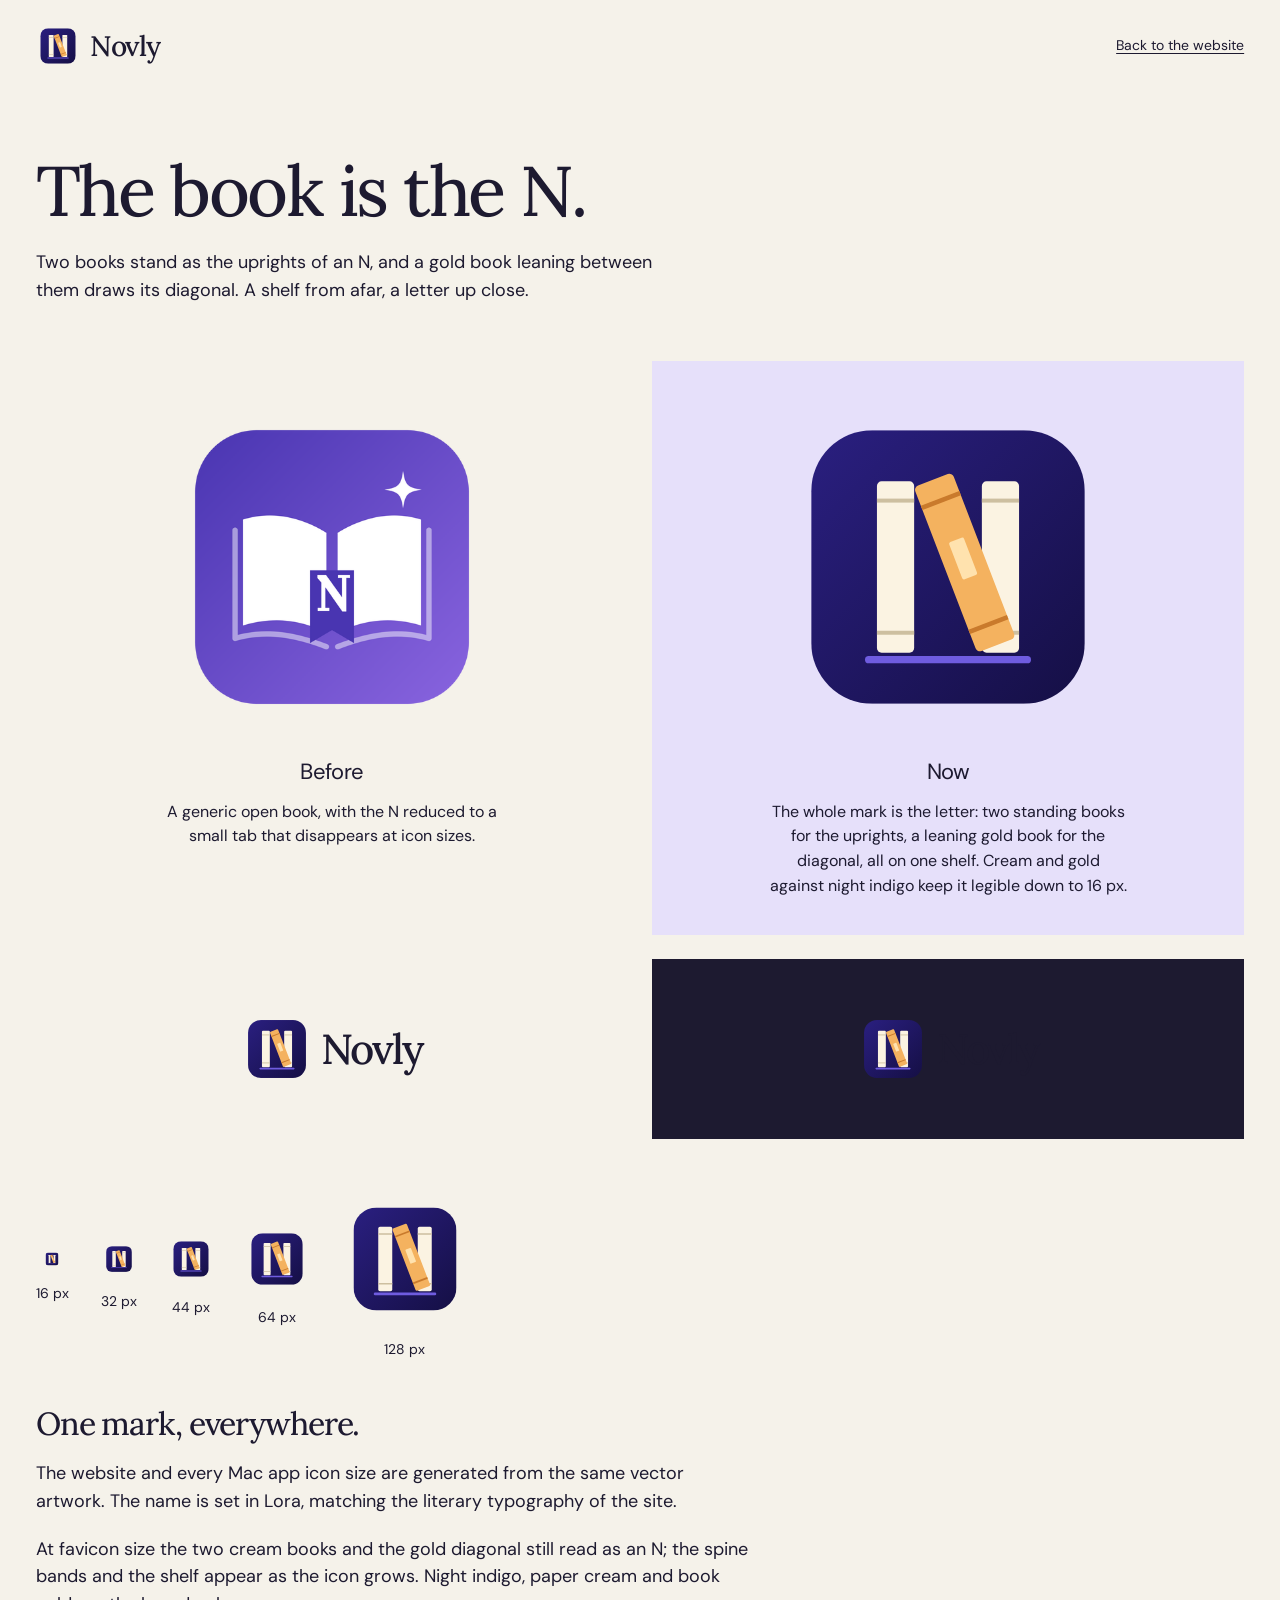
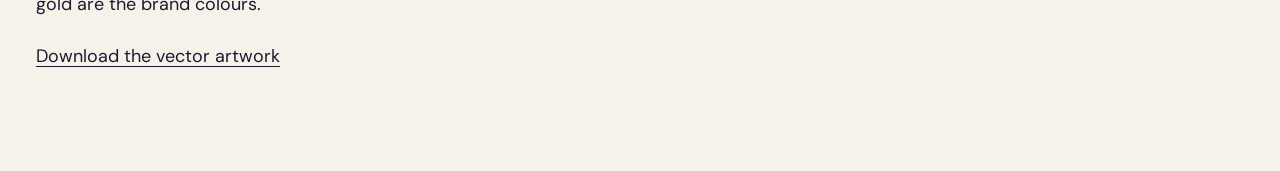
==== commit e00c0df4: "Rename Novely to Novly across the website Titles, copy, alt text, labels and the link preview card n" ====
--- a/brand.html
+++ b/brand.html
@@ -4,7 +4,7 @@
   <meta charset="utf-8">
   <meta name="viewport" content="width=device-width,initial-scale=1">
   <meta name="robots" content="noindex">
-  <title>Novely — the mark</title>
+  <title>Novly — the mark</title>
   <link rel="icon" href="assets/favicon.png" type="image/png">
   <link rel="stylesheet" href="assets/site.css">
   <style>
@@ -12,22 +12,22 @@
   </style>
 </head>
 <body>
-  <header class="shell header-review"><a class="brand" href="index.html"><img src="assets/novely-icon.svg" width="44" height="44" alt=""><span>Novely</span></a><a href="index.html">Back to the website</a></header>
+  <header class="shell header-review"><a class="brand" href="index.html"><img src="assets/novely-icon.svg" width="44" height="44" alt=""><span>Novly</span></a><a href="index.html">Back to the website</a></header>
   <main class="shell brand-review">
     <div class="review-heading"><h1>The book is the N.</h1><p>Two books stand as the uprights of an N, and a gold book leaning between them draws its diagonal. A shelf from afar, a letter up close.</p></div>
     <div class="review-comparison">
-      <section class="review-panel"><img src="assets/novely-icon-previous.png" width="340" height="340" alt="Previous Novely icon: an open book with a small N on a bookmark tab and a white spark."><h2>Before</h2><p>A generic open book, with the N reduced to a small tab that disappears at icon sizes.</p></section>
-      <section class="review-panel new"><img src="assets/novely-icon.svg" width="340" height="340" alt="New Novely icon: three books on a shelf spell an N, two cream books standing and a gold book leaning between them, on deep night indigo."><h2>Now</h2><p>The whole mark is the letter: two standing books for the uprights, a leaning gold book for the diagonal, all on one shelf. Cream and gold against night indigo keep it legible down to 16 px.</p></section>
+      <section class="review-panel"><img src="assets/novely-icon-previous.png" width="340" height="340" alt="Previous Novly icon: an open book with a small N on a bookmark tab and a white spark."><h2>Before</h2><p>A generic open book, with the N reduced to a small tab that disappears at icon sizes.</p></section>
+      <section class="review-panel new"><img src="assets/novely-icon.svg" width="340" height="340" alt="New Novly icon: three books on a shelf spell an N, two cream books standing and a gold book leaning between them, on deep night indigo."><h2>Now</h2><p>The whole mark is the letter: two standing books for the uprights, a leaning gold book for the diagonal, all on one shelf. Cream and gold against night indigo keep it legible down to 16 px.</p></section>
     </div>
-    <div class="review-lockups"><div class="review-lockup"><span class="brand"><img src="assets/novely-icon.svg" width="72" height="72" alt=""><span>Novely</span></span></div><div class="review-lockup dark"><span class="brand"><img src="assets/novely-icon.svg" width="72" height="72" alt=""><span>Novely</span></span></div></div>
+    <div class="review-lockups"><div class="review-lockup"><span class="brand"><img src="assets/novely-icon.svg" width="72" height="72" alt=""><span>Novly</span></span></div><div class="review-lockup dark"><span class="brand"><img src="assets/novely-icon.svg" width="72" height="72" alt=""><span>Novly</span></span></div></div>
     <div class="review-scales" aria-label="The new mark at small sizes">
-      <figure><img src="assets/novely-icon.svg" width="16" height="16" style="--size:16px" alt="Novely icon at 16 pixels"><figcaption>16 px</figcaption></figure>
-      <figure><img src="assets/novely-icon.svg" width="32" height="32" style="--size:32px" alt="Novely icon at 32 pixels"><figcaption>32 px</figcaption></figure>
-      <figure><img src="assets/novely-icon.svg" width="44" height="44" style="--size:44px" alt="Novely icon at 44 pixels"><figcaption>44 px</figcaption></figure>
-      <figure><img src="assets/novely-icon.svg" width="64" height="64" style="--size:64px" alt="Novely icon at 64 pixels"><figcaption>64 px</figcaption></figure>
-      <figure><img src="assets/novely-icon.svg" width="128" height="128" style="--size:128px" alt="Novely icon at 128 pixels"><figcaption>128 px</figcaption></figure>
+      <figure><img src="assets/novely-icon.svg" width="16" height="16" style="--size:16px" alt="Novly icon at 16 pixels"><figcaption>16 px</figcaption></figure>
+      <figure><img src="assets/novely-icon.svg" width="32" height="32" style="--size:32px" alt="Novly icon at 32 pixels"><figcaption>32 px</figcaption></figure>
+      <figure><img src="assets/novely-icon.svg" width="44" height="44" style="--size:44px" alt="Novly icon at 44 pixels"><figcaption>44 px</figcaption></figure>
+      <figure><img src="assets/novely-icon.svg" width="64" height="64" style="--size:64px" alt="Novly icon at 64 pixels"><figcaption>64 px</figcaption></figure>
+      <figure><img src="assets/novely-icon.svg" width="128" height="128" style="--size:128px" alt="Novly icon at 128 pixels"><figcaption>128 px</figcaption></figure>
     </div>
-    <section class="review-notes"><h2>One mark, everywhere.</h2><p>The website and every Mac app icon size are generated from the same vector artwork. The name is set in Lora, matching the literary typography of the site.</p><p>At favicon size the two cream books and the gold diagonal still read as an N; the spine bands and the shelf appear as the icon grows. Night indigo, paper cream and book gold are the brand colours.</p><a href="assets/novely-icon.svg" download="Novely.svg">Download the vector artwork</a></section>
+    <section class="review-notes"><h2>One mark, everywhere.</h2><p>The website and every Mac app icon size are generated from the same vector artwork. The name is set in Lora, matching the literary typography of the site.</p><p>At favicon size the two cream books and the gold diagonal still read as an N; the spine bands and the shelf appear as the icon grows. Night indigo, paper cream and book gold are the brand colours.</p><a href="assets/novely-icon.svg" download="Novly.svg">Download the vector artwork</a></section>
   </main>
 </body>
 </html>
--- a/assets/site.css
+++ b/assets/site.css
@@ -1,4 +1,4 @@
-/* Novely — one motif: the ribbon bookmark that draws the N (its diagonal and its swallowtail notch). */
+/* Novly — one motif: the ribbon bookmark that draws the N (its diagonal and its swallowtail notch). */
 
 @font-face { font-family: "Lora"; src: url("lora-var.ttf") format("truetype"); font-weight: 400 700; font-style: normal; font-display: swap; }
 @font-face { font-family: "Lora"; src: url("lora-italic-var.ttf") format("truetype"); font-weight: 400 700; font-style: italic; font-display: swap; }
@@ -593,3 +593,33 @@
 @keyframes spin { to { transform: rotate(360deg); } }
 @keyframes twinkle { 0%, 100% { opacity: 1; transform: scale(1); } 50% { opacity: 0.35; transform: scale(0.7); } }
 @keyframes moon { to { transform: translate(-8px, 6px); } }
+
+/* STORY MAP */
+.map-section { margin-top: var(--section); padding-block: clamp(64px, 8vw, 120px); background: var(--night); color: var(--night-ink); }
+.map-copy { display: grid; grid-template-columns: repeat(12, 1fr); gap: 0 24px; align-items: end; }
+.map-copy h2 { grid-column: 1 / 7; }
+.map-copy .statement { grid-column: 8 / 13; }
+.map-switch { display: flex; gap: 8px; margin-top: 48px; }
+.map-tab { font: inherit; font-size: var(--s-small); font-weight: 600; color: var(--night-ink); background: transparent; border: 0; background: color-mix(in srgb, var(--night-ink) 12%, transparent); border-radius: 999px; padding: 8px 18px; cursor: pointer; transition: background var(--t-hover) ease, color var(--t-hover) ease; }
+.map-tab:hover { background: color-mix(in srgb, var(--night-ink) 22%, transparent); }
+.map-tab[aria-selected="true"] { background: var(--gold); color: var(--gold-ink); }
+.map-tab:focus-visible { outline: 2px solid var(--gold); outline-offset: 3px; }
+.map-shot { margin-top: 24px; padding-inline: 10px; --notch: clamp(12px, 1.4vw, 22px); }
+.map-frames { display: grid; }
+.map-frame { grid-area: 1 / 1; width: 100%; opacity: 0; transition: opacity 600ms var(--ease-in-out); }
+.map-frame.is-active { opacity: 1; }
+.map-notes { display: grid; grid-template-columns: repeat(12, 1fr); gap: 24px; margin-top: 56px; }
+.map-notes__lead { grid-column: 1 / 5; font-family: var(--serif); font-size: var(--s-statement); line-height: 1.3; max-width: 22ch; }
+.map-notes__list { grid-column: 6 / 13; list-style: none; margin: 0; padding: 0; display: grid; }
+.map-notes__list { gap: 22px; }
+.map-notes__list li { display: grid; grid-template-columns: minmax(0, 1fr) minmax(0, 1.2fr); gap: 4px 32px; align-items: baseline; font-size: var(--s-small); line-height: 1.5; }
+.map-notes__list strong { color: var(--gold); }
+.map-notes__list strong { font-size: var(--s-body); line-height: 1.35; }
+.map-notes__list span { color: color-mix(in srgb, var(--night-ink) 78%, transparent); }
+@media (max-width: 860px) {
+  .map-copy h2, .map-copy .statement { grid-column: 1 / -1; }
+  .map-copy .statement { margin-top: 20px; }
+  .map-notes__lead, .map-notes__list { grid-column: 1 / -1; }
+  .map-notes__list li { grid-template-columns: 1fr; }
+}
+@media (prefers-reduced-motion: reduce) { .map-frame { transition: none; } }
